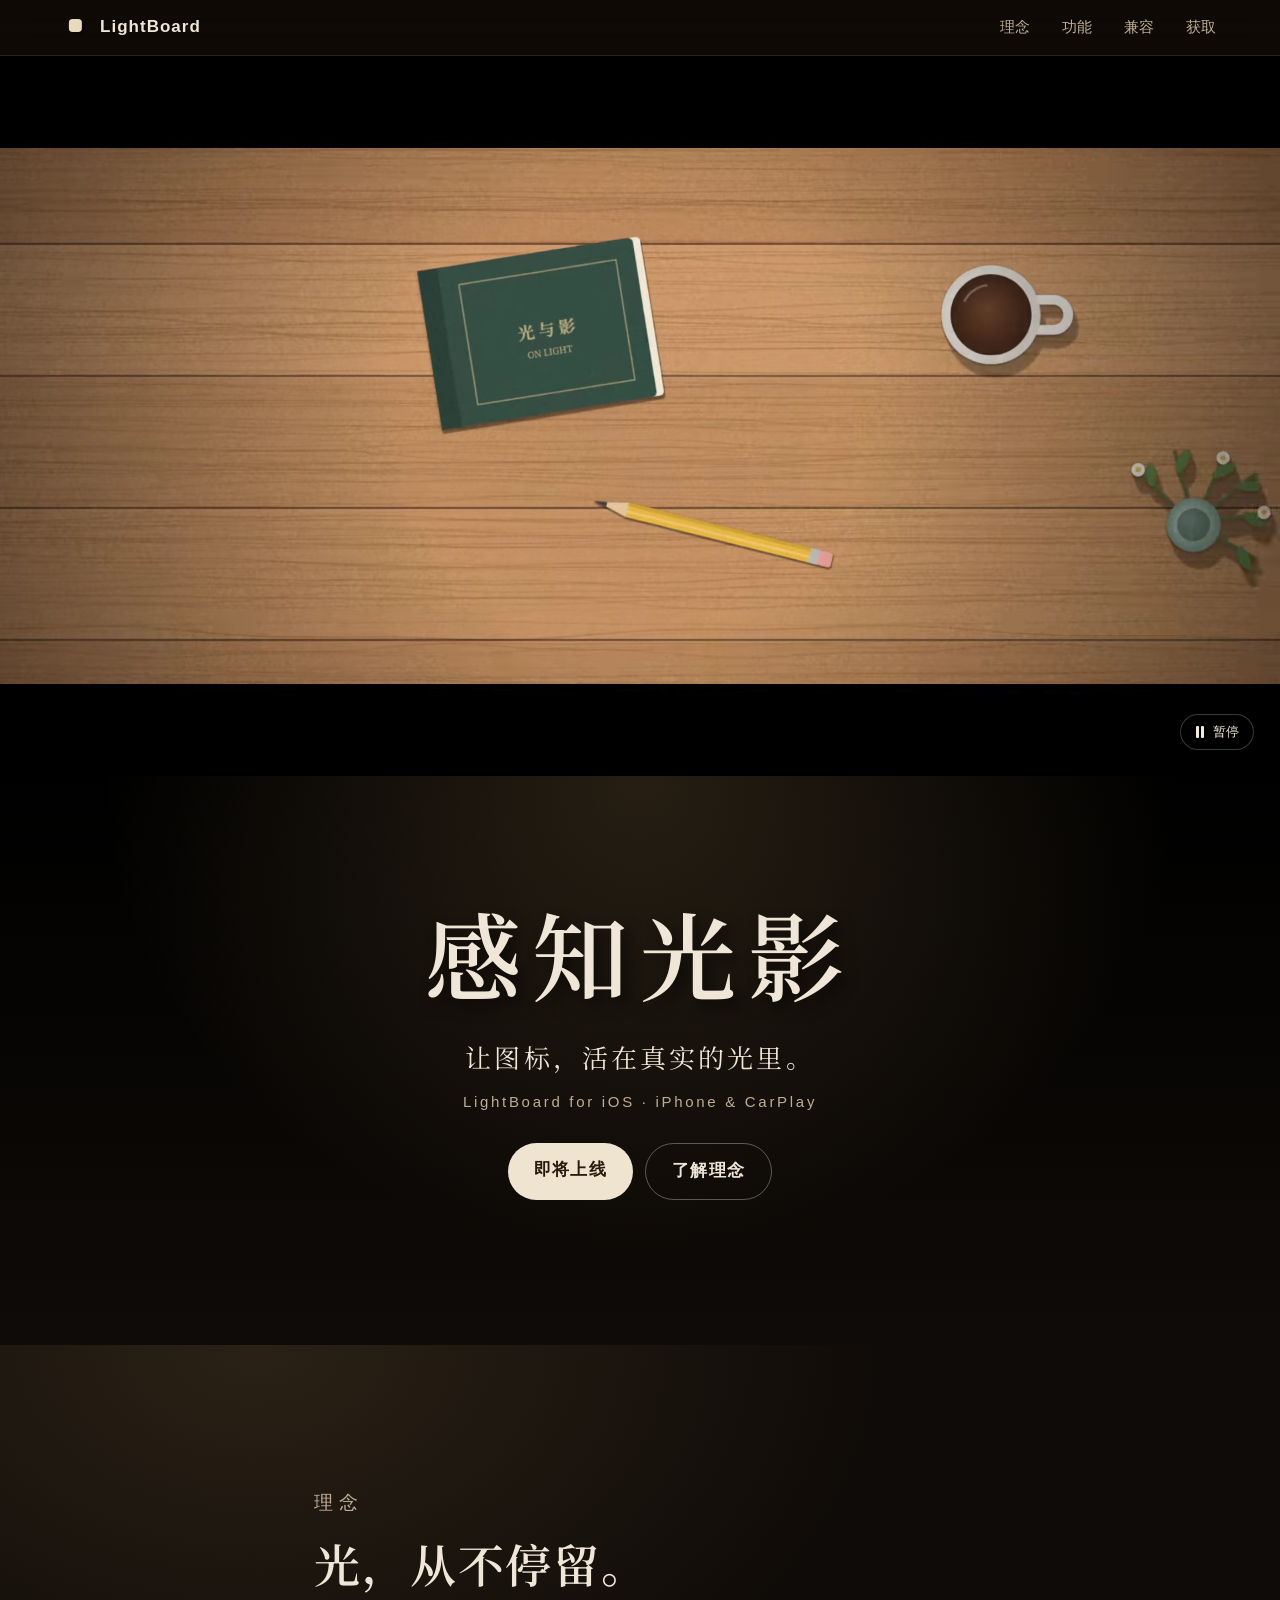
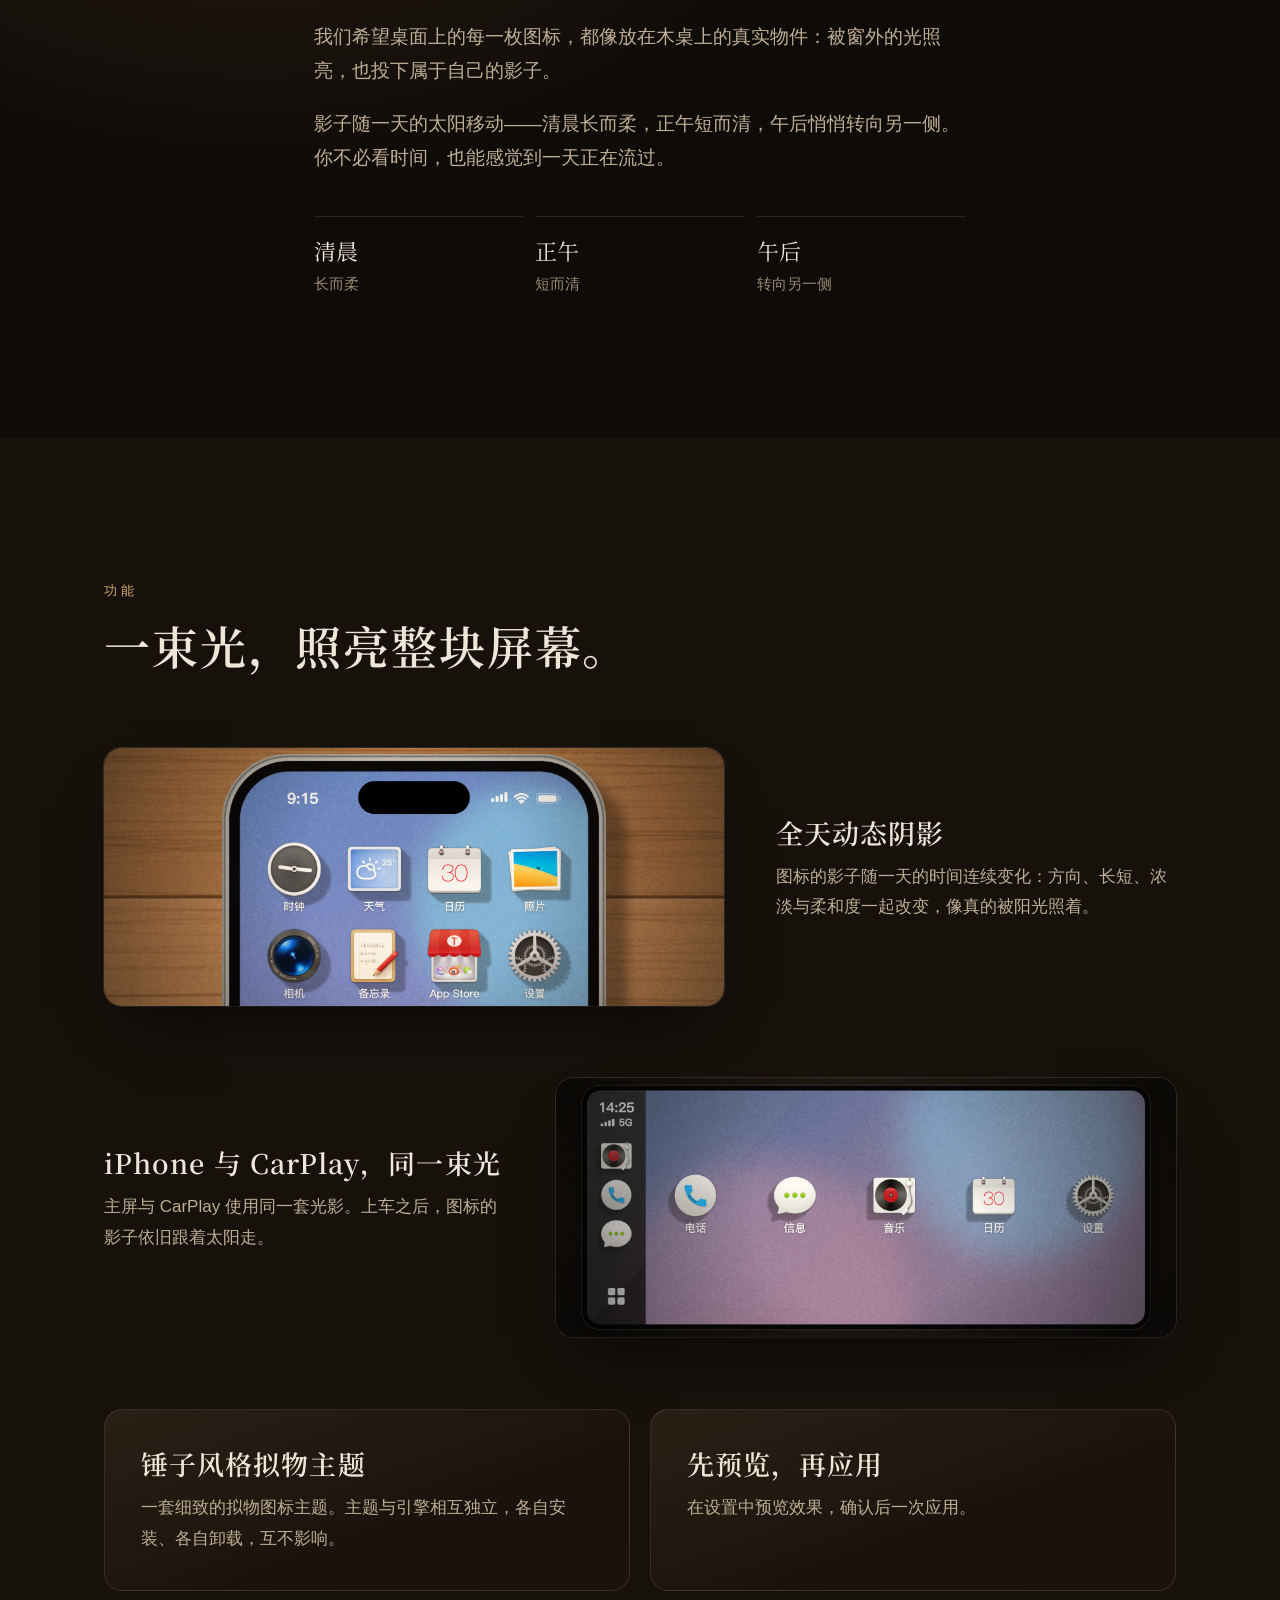
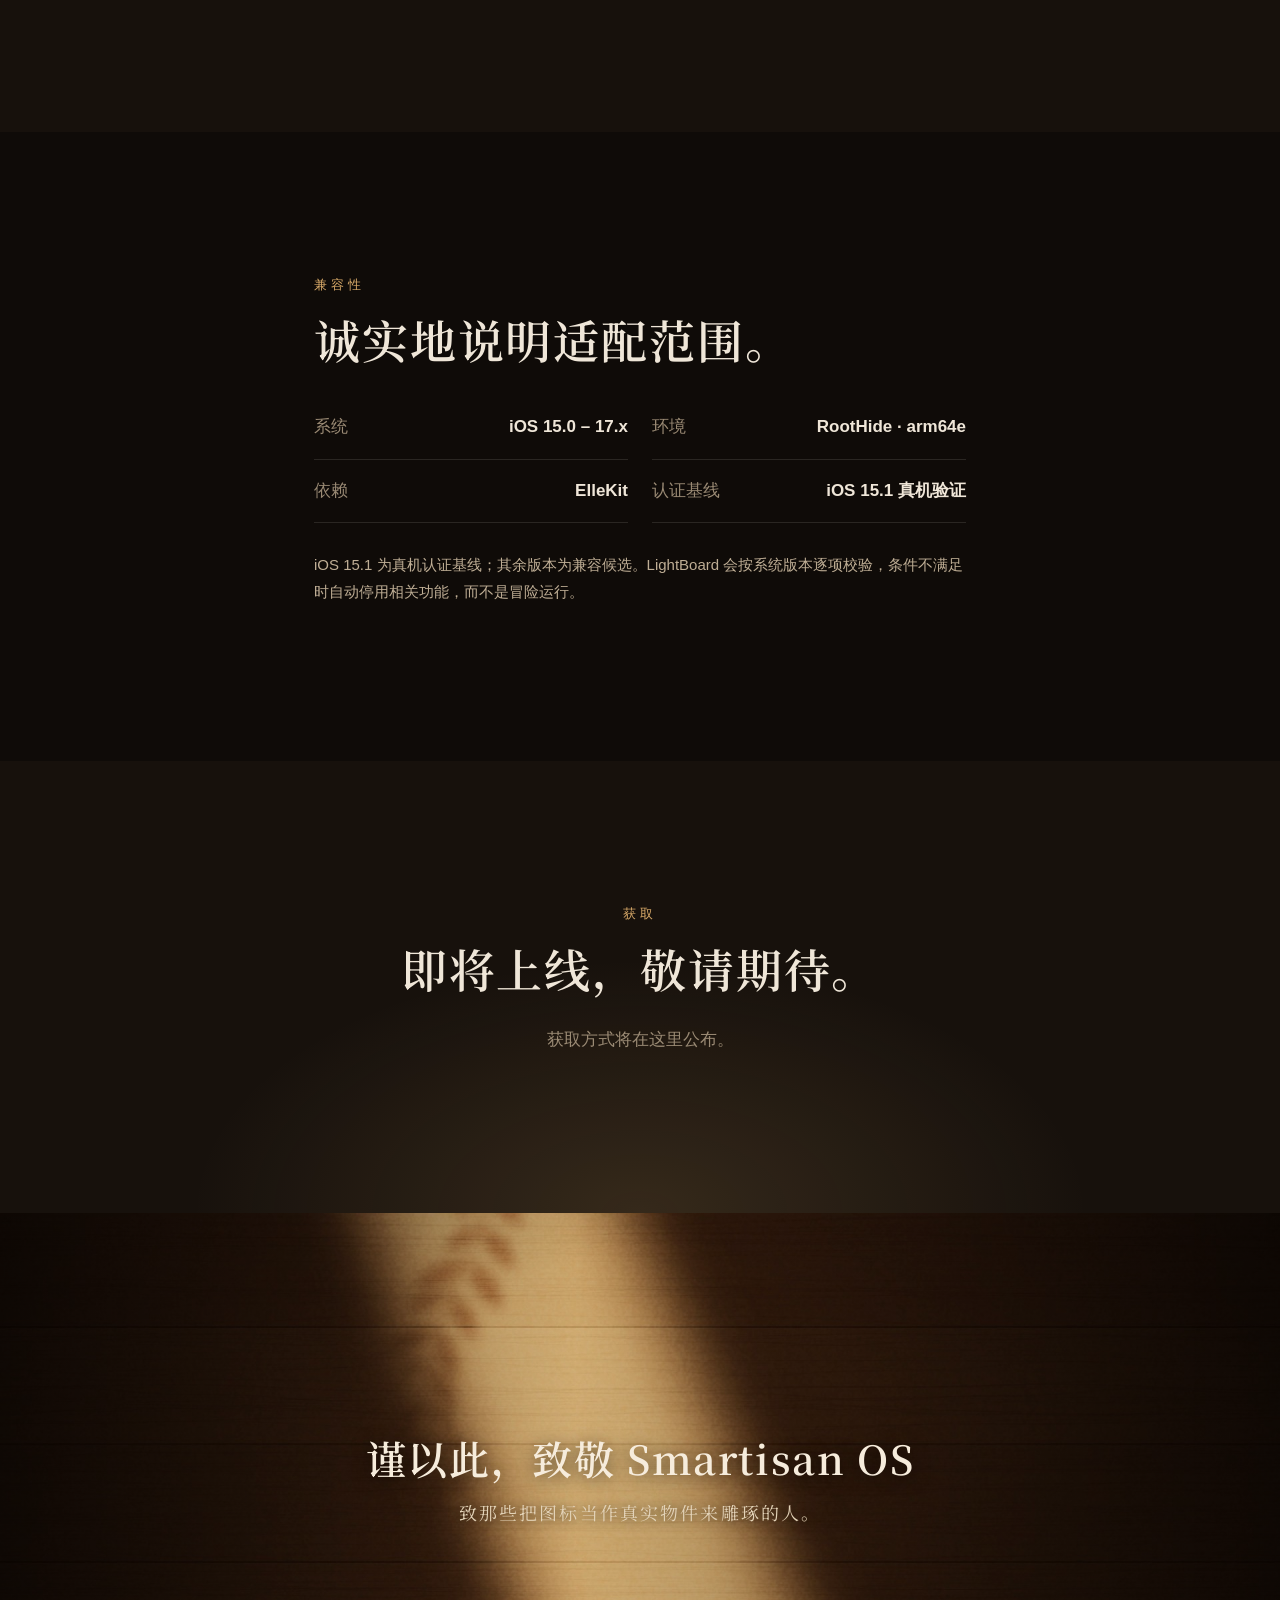
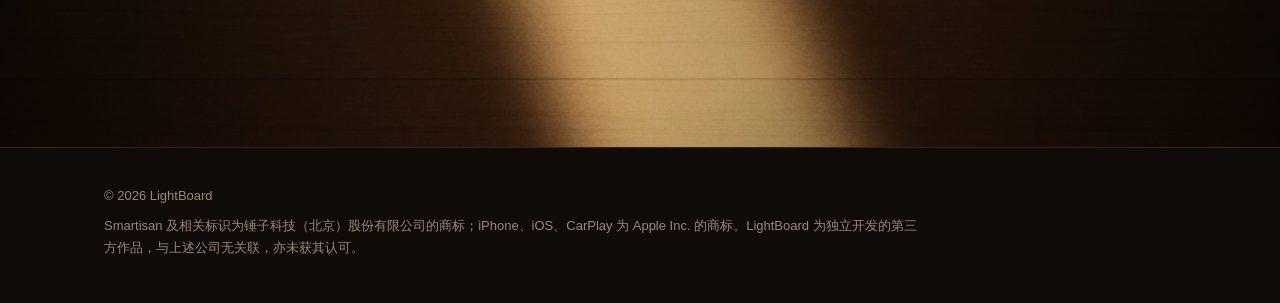
==== index.html @ 8f81fe7a "Initial LightBoard landing page Static promo site for tweak.smartisanios.com: pre-rendered hero vide" ====
<!doctype html>
<html lang="zh-CN">
<head>
<meta charset="utf-8">
<meta name="viewport" content="width=device-width, initial-scale=1, viewport-fit=cover">
<title>LightBoard · 感知光影</title>
<meta name="description" content="LightBoard 是面向 iOS 15–17 的图标主题与全天动态阴影引擎：图标的影子随一天的太阳移动，iPhone 主屏与 CarPlay 同一束光。">
<link rel="canonical" href="https://tweak.smartisanios.com/">
<meta name="theme-color" content="#0f0b08">
<meta name="color-scheme" content="dark">

<meta property="og:type" content="website">
<meta property="og:site_name" content="LightBoard">
<meta property="og:title" content="LightBoard · 感知光影">
<meta property="og:description" content="让图标，活在真实的光里。iPhone 与 CarPlay 的全天动态图标阴影。">
<meta property="og:url" content="https://tweak.smartisanios.com/">
<meta property="og:image" content="https://tweak.smartisanios.com/assets/poster.jpg">
<meta property="og:locale" content="zh_CN">
<meta name="twitter:card" content="summary_large_image">
<meta name="twitter:title" content="LightBoard · 感知光影">
<meta name="twitter:description" content="让图标，活在真实的光里。iPhone 与 CarPlay 的全天动态图标阴影。">
<meta name="twitter:image" content="https://tweak.smartisanios.com/assets/poster.jpg">

<link rel="icon" href="assets/favicon.svg" type="image/svg+xml">
<link rel="preconnect" href="https://fonts.googleapis.com">
<link rel="preconnect" href="https://fonts.gstatic.com" crossorigin>
<link rel="stylesheet" href="https://fonts.googleapis.com/css2?family=Noto+Serif+SC:wght@400;600;700&display=swap">
<link rel="stylesheet" href="assets/style.css">
</head>
<body>
<a class="skip" href="#main">跳到正文</a>

<header class="nav" aria-label="站点导航">
  <a class="brand" href="#top" aria-label="LightBoard 首页">
    <svg class="brand-mark" viewBox="0 0 32 32" aria-hidden="true"><rect x="9" y="11" width="16" height="16" rx="4.5" fill="#000" opacity=".28"/><rect x="6" y="6" width="16" height="16" rx="4.5" fill="#e9d9bd"/></svg>
    <span>LightBoard</span>
  </a>
  <nav>
    <ul>
      <li><a href="#idea">理念</a></li>
      <li><a href="#features">功能</a></li>
      <li><a href="#compat">兼容</a></li>
      <li><a href="#get">获取</a></li>
    </ul>
  </nav>
</header>

<main id="main">
  <section class="hero" id="top" aria-labelledby="hero-title">
    <div class="hero-media">
      <video id="hero-video" class="hero-video" autoplay muted loop playsinline preload="metadata"
             poster="assets/hero-poster.jpg" width="1920" height="1080"
             aria-label="宣传影片：一天之中，iPhone 与 CarPlay 图标的影子随阳光变化">
        <source src="assets/hero-1280.mp4" type="video/mp4" media="(max-width: 900px)">
        <source src="assets/hero.webm" type="video/webm">
        <source src="assets/hero.mp4" type="video/mp4">
      </video>
      <button class="play-toggle" id="play-toggle" type="button" aria-controls="hero-video" aria-pressed="false">
        <span class="play-icon" aria-hidden="true"></span><span class="play-label">暂停</span>
      </button>
    </div>
    <div class="hero-copy">
      <h1 id="hero-title">感知光影</h1>
      <p class="lead">让图标，活在真实的光里。</p>
      <p class="kicker">LightBoard for iOS · iPhone &amp; CarPlay</p>
      <p class="hero-cta"><a class="btn" href="#get">即将上线</a><a class="btn ghost" href="#idea">了解理念</a></p>
    </div>
  </section>

  <section class="idea" id="idea" aria-labelledby="idea-title">
    <div class="wrap narrow">
      <p class="eyebrow">理念</p>
      <h2 id="idea-title">光，从不停留。</h2>
      <p>我们希望桌面上的每一枚图标，都像放在木桌上的真实物件：被窗外的光照亮，也投下属于自己的影子。</p>
      <p>影子随一天的太阳移动——清晨长而柔，正午短而清，午后悄悄转向另一侧。你不必看时间，也能感觉到一天正在流过。</p>
      <ol class="day" aria-label="一天中的影子">
        <li><span class="day-t">清晨</span><span class="day-d">长而柔</span></li>
        <li><span class="day-t">正午</span><span class="day-d">短而清</span></li>
        <li><span class="day-t">午后</span><span class="day-d">转向另一侧</span></li>
      </ol>
    </div>
  </section>

  <section class="features" id="features" aria-labelledby="features-title">
    <div class="wrap">
      <p class="eyebrow">功能</p>
      <h2 id="features-title">一束光，照亮整块屏幕。</h2>

      <article class="feature">
        <figure class="feature-media">
          <img src="assets/still-phone.jpg" width="1920" height="800" loading="lazy" decoding="async"
               alt="iPhone 主屏特写：时钟、天气、日历、照片等拟物图标在木桌暖光下投出柔和的影子">
        </figure>
        <div class="feature-copy">
          <h3>全天动态阴影</h3>
          <p>图标的影子随一天的时间连续变化：方向、长短、浓淡与柔和度一起改变，像真的被阳光照着。</p>
        </div>
      </article>

      <article class="feature reverse">
        <figure class="feature-media">
          <img src="assets/still-carplay.jpg" width="1920" height="800" loading="lazy" decoding="async"
               alt="CarPlay 界面：电话、信息、音乐、日历、设置等图标带有与手机一致的影子">
        </figure>
        <div class="feature-copy">
          <h3>iPhone 与 CarPlay，同一束光</h3>
          <p>主屏与 CarPlay 使用同一套光影。上车之后，图标的影子依旧跟着太阳走。</p>
        </div>
      </article>

      <div class="grid2">
        <article class="card">
          <h3>锤子风格拟物主题</h3>
          <p>一套细致的拟物图标主题。主题与引擎相互独立，各自安装、各自卸载，互不影响。</p>
        </article>
        <article class="card">
          <h3>先预览，再应用</h3>
          <p>在设置中预览效果，确认后一次应用。</p>
        </article>
      </div>
    </div>
  </section>

  <section class="compat" id="compat" aria-labelledby="compat-title">
    <div class="wrap narrow">
      <p class="eyebrow">兼容性</p>
      <h2 id="compat-title">诚实地说明适配范围。</h2>
      <dl class="specs">
        <div><dt>系统</dt><dd>iOS 15.0 – 17.x</dd></div>
        <div><dt>环境</dt><dd>RootHide · arm64e</dd></div>
        <div><dt>依赖</dt><dd>ElleKit</dd></div>
        <div><dt>认证基线</dt><dd>iOS 15.1 真机验证</dd></div>
      </dl>
      <p class="note">iOS 15.1 为真机认证基线；其余版本为兼容候选。LightBoard 会按系统版本逐项校验，条件不满足时自动停用相关功能，而不是冒险运行。</p>
    </div>
  </section>

  <!-- ===== 获取方式占位区块：上线后替换为源地址 / 购买链接 ===== -->
  <section class="get" id="get" aria-labelledby="get-title">
    <div class="wrap narrow center">
      <p class="eyebrow">获取</p>
      <h2 id="get-title">即将上线，敬请期待。</h2>
      <p class="muted">获取方式将在这里公布。</p>
    </div>
  </section>
  <!-- ===== /获取方式占位区块 ===== -->

  <section class="tribute" aria-labelledby="tribute-title">
    <figure class="tribute-media">
      <img src="assets/still-light.jpg" width="1920" height="800" loading="lazy" decoding="async" alt="">
      <figcaption class="tribute-copy">
        <h2 id="tribute-title">谨以此，致敬 Smartisan OS</h2>
        <p>致那些把图标当作真实物件来雕琢的人。</p>
      </figcaption>
    </figure>
  </section>
</main>

<footer class="footer">
  <div class="wrap">
    <p>© 2026 LightBoard</p>
    <p class="legal">Smartisan 及相关标识为锤子科技（北京）股份有限公司的商标；iPhone、iOS、CarPlay 为 Apple Inc. 的商标。LightBoard 为独立开发的第三方作品，与上述公司无关联，亦未获其认可。</p>
  </div>
</footer>

<script>
(function () {
  var v = document.getElementById('hero-video');
  var btn = document.getElementById('play-toggle');
  if (!v || !btn) return;
  var label = btn.querySelector('.play-label');
  var reduce = window.matchMedia && window.matchMedia('(prefers-reduced-motion: reduce)').matches;

  // Pick the lighter file on narrow screens (for browsers that ignore <source media>).
  try {
    var small = window.matchMedia('(max-width: 900px)').matches;
    var want = small ? 'assets/hero-1280.mp4' : null;
    if (want && v.currentSrc && v.currentSrc.indexOf('hero-1280') === -1) { v.src = want; }
  } catch (e) {}

  function sync() {
    var paused = v.paused;
    btn.setAttribute('aria-pressed', paused ? 'true' : 'false');
    btn.classList.toggle('is-paused', paused);
    label.textContent = paused ? '播放' : '暂停';
  }
  if (reduce) {
    v.removeAttribute('autoplay');
    v.pause();
    btn.classList.add('prominent');
  }
  btn.addEventListener('click', function () {
    if (v.paused) { var p = v.play(); if (p && p.catch) p.catch(function () {}); }
    else { v.pause(); }
  });
  v.addEventListener('play', sync);
  v.addEventListener('pause', sync);
  // If no source can be loaded the poster stays visible; hide the control.
  var sources = v.querySelectorAll('source');
  if (sources.length) {
    sources[sources.length - 1].addEventListener('error', function () {
      if (v.networkState === 3) btn.hidden = true;
    });
  }
  sync();
})();
</script>
</body>
</html>
---- assets/style.css ----
:root {
  --bg: #0f0b08;
  --bg-2: #17110c;
  --paper: #efe4d0;
  --ink: #2a1a0e;
  --text: #efe6d8;
  --text-2: #bfae95;
  --muted: #9a8a74;
  --accent: #d6a868;
  --accent-2: #f0cf96;
  --line: rgba(239, 230, 216, .12);
  --radius: 18px;
  --serif: "Noto Serif SC", "Songti SC", "STSong", "Source Han Serif SC", serif;
  --sans: -apple-system, BlinkMacSystemFont, "PingFang SC", "Hiragino Sans GB", "Microsoft YaHei", "Helvetica Neue", Arial, sans-serif;
  --gutter: clamp(16px, 5vw, 64px);
}

*, *::before, *::after { box-sizing: border-box; }
html { scroll-behavior: smooth; -webkit-text-size-adjust: 100%; }
@media (prefers-reduced-motion: reduce) { html { scroll-behavior: auto; } }

body {
  margin: 0;
  background: var(--bg);
  color: var(--text);
  font-family: var(--sans);
  font-size: 17px;
  line-height: 1.8;
  overflow-x: hidden;
  -webkit-font-smoothing: antialiased;
}
img, video { display: block; max-width: 100%; height: auto; }
a { color: var(--accent-2); text-underline-offset: 3px; }
h1, h2, h3 { font-family: var(--serif); font-weight: 600; line-height: 1.3; margin: 0; letter-spacing: .04em; }
p { margin: 0 0 1em; }

.skip {
  position: absolute; left: 12px; top: -48px; z-index: 100;
  background: var(--paper); color: var(--ink); padding: 8px 14px; border-radius: 8px;
}
.skip:focus { top: 12px; }
:focus-visible { outline: 2px solid var(--accent-2); outline-offset: 3px; border-radius: 4px; }

.wrap { width: 100%; max-width: 1200px; margin: 0 auto; padding: 0 var(--gutter); }
.narrow { max-width: 780px; }
.center { text-align: center; }
.muted { color: var(--muted); }
.eyebrow {
  font-size: 13px; letter-spacing: .3em; color: var(--accent);
  margin-bottom: 14px; text-transform: uppercase;
}

/* Nav */
.nav {
  position: sticky; top: 0; z-index: 50;
  display: flex; align-items: center; justify-content: space-between; gap: 16px;
  padding: 12px var(--gutter);
  background: rgba(15, 11, 8, .72);
  -webkit-backdrop-filter: saturate(140%) blur(14px);
  backdrop-filter: saturate(140%) blur(14px);
  border-bottom: 1px solid var(--line);
}
.brand { display: inline-flex; align-items: center; gap: 10px; color: var(--text); text-decoration: none; font-weight: 600; letter-spacing: .06em; }
.brand-mark { width: 26px; height: 26px; }
.nav ul { display: flex; gap: clamp(12px, 3vw, 32px); list-style: none; margin: 0; padding: 0; }
.nav a:not(.brand) { color: var(--text-2); text-decoration: none; font-size: 15px; }
.nav a:not(.brand):hover { color: var(--text); }

/* Hero */
.hero { background: #000; }
.hero-media { position: relative; width: 100%; max-height: 100svh; aspect-ratio: 16 / 9; background: #000; margin: 0 auto; }
.hero-video { width: 100%; height: 100%; object-fit: contain; background: #000; }
.play-toggle {
  position: absolute; right: clamp(12px, 2vw, 28px); bottom: clamp(12px, 2vw, 28px);
  display: inline-flex; align-items: center; gap: 8px;
  padding: 8px 14px; border-radius: 999px; border: 1px solid rgba(255,255,255,.22);
  background: rgba(0,0,0,.45); color: #f3ead9; font: 500 13px var(--sans); cursor: pointer;
  -webkit-backdrop-filter: blur(8px); backdrop-filter: blur(8px);
}
.play-toggle:hover { background: rgba(0,0,0,.65); }
.play-icon { width: 10px; height: 12px; position: relative; }
.play-icon::before, .play-icon::after { content: ""; position: absolute; top: 0; width: 3px; height: 12px; background: currentColor; border-radius: 1px; }
.play-icon::before { left: 1px; } .play-icon::after { right: 1px; }
.is-paused .play-icon::before { left: 1px; width: 0; height: 0; background: none; border-style: solid; border-width: 6px 0 6px 10px; border-color: transparent transparent transparent currentColor; border-radius: 0; }
.is-paused .play-icon::after { display: none; }
.play-toggle.prominent { right: 50%; bottom: 50%; transform: translate(50%, 50%); padding: 14px 22px; font-size: 16px; }

.hero-copy {
  text-align: center;
  padding: clamp(56px, 9vw, 120px) var(--gutter) clamp(64px, 10vw, 128px);
  background:
    radial-gradient(60% 120% at 50% 0%, rgba(214,168,104,.18), transparent 70%),
    linear-gradient(#000, var(--bg));
}
.hero-copy h1 { font-size: clamp(44px, 8vw, 96px); letter-spacing: .12em; text-shadow: 0.06em 0.08em 0.14em rgba(0,0,0,.55); }
.lead { font-family: var(--serif); font-size: clamp(18px, 2.4vw, 26px); color: var(--text); margin: 18px 0 8px; letter-spacing: .12em; }
.kicker { color: var(--text-2); letter-spacing: .18em; font-size: clamp(13px, 1.5vw, 15px); }
.hero-cta { display: flex; gap: 12px; justify-content: center; flex-wrap: wrap; margin-top: 28px; }
.btn {
  display: inline-block; padding: 12px 26px; border-radius: 999px; text-decoration: none;
  background: var(--paper); color: var(--ink); font-weight: 600; letter-spacing: .08em;
}
.btn:hover { background: #fff3dd; }
.btn.ghost { background: transparent; color: var(--text); border: 1px solid rgba(239,230,216,.35); }
.btn.ghost:hover { border-color: var(--text); }

/* Sections */
section { position: relative; }
.idea, .features, .compat, .get, .tribute { padding: clamp(72px, 11vw, 150px) 0; }
h2 { font-size: clamp(28px, 4.2vw, 46px); margin-bottom: 26px; }
h3 { font-size: clamp(21px, 2.4vw, 27px); margin-bottom: 12px; }

.idea {
  background:
    radial-gradient(70% 90% at 20% 0%, rgba(214,168,104,.14), transparent 70%),
    var(--bg);
}
.idea p { color: var(--text-2); font-size: clamp(16px, 1.8vw, 19px); }
.day { list-style: none; padding: 0; margin: 40px 0 0; display: grid; grid-template-columns: repeat(3, 1fr); gap: 12px; }
.day li { border-top: 1px solid var(--line); padding-top: 14px; display: flex; flex-direction: column; }
.day-t { font-family: var(--serif); font-size: clamp(18px, 2vw, 22px); color: var(--text); }
.day-d { color: var(--muted); font-size: 15px; }

.features { background: var(--bg-2); }
.feature { display: grid; grid-template-columns: 1.55fr 1fr; gap: clamp(24px, 4vw, 56px); align-items: center; margin-top: clamp(40px, 6vw, 72px); }
.feature.reverse { grid-template-columns: 1fr 1.55fr; }
.feature.reverse .feature-media { order: 2; }
.feature-media { margin: 0; border-radius: var(--radius); overflow: hidden; box-shadow: 0 30px 60px -30px rgba(0,0,0,.8), 0 0 0 1px var(--line); background: #000; }
.feature-media img { width: 100%; aspect-ratio: 12 / 5; object-fit: cover; }
.feature-copy p { color: var(--text-2); }

.grid2 { display: grid; grid-template-columns: 1fr 1fr; gap: 20px; margin-top: clamp(40px, 6vw, 72px); }
.card {
  padding: clamp(24px, 3vw, 36px); border-radius: var(--radius);
  background: linear-gradient(160deg, rgba(214,168,104,.10), rgba(214,168,104,.02) 60%);
  border: 1px solid var(--line);
}
.card p { color: var(--text-2); margin: 0; }

.compat { background: var(--bg); }
.specs { margin: 0 0 28px; display: grid; grid-template-columns: repeat(2, 1fr); gap: 0 24px; }
.specs div { display: flex; justify-content: space-between; gap: 16px; padding: 16px 0; border-bottom: 1px solid var(--line); }
.specs dt { color: var(--muted); }
.specs dd { margin: 0; color: var(--text); font-weight: 600; text-align: right; }
.note { color: var(--text-2); font-size: 15px; }

.get {
  background:
    radial-gradient(50% 80% at 50% 100%, rgba(214,168,104,.16), transparent 70%),
    var(--bg-2);
}

.tribute { background: #000; padding: 0; }
.tribute-media { margin: 0; position: relative; }
.tribute-media img { width: 100%; min-height: 320px; aspect-ratio: 12 / 5; object-fit: cover; }
.tribute-copy {
  position: absolute; inset: 0; display: flex; flex-direction: column; justify-content: center; align-items: center;
  text-align: center; padding: 24px var(--gutter);
  background: linear-gradient(90deg, rgba(0,0,0,.55), rgba(0,0,0,.15) 45%, rgba(0,0,0,.55));
}
.tribute-copy h2 { font-size: clamp(22px, 3.4vw, 40px); margin-bottom: 12px; color: #f6ecdc; text-shadow: 0 2px 18px rgba(0,0,0,.6); }
.tribute-copy p { margin: 0; color: #e3d3b8; font-family: var(--serif); letter-spacing: .12em; font-size: clamp(14px, 1.6vw, 18px); text-shadow: 0 1px 12px rgba(0,0,0,.7); }

.footer { border-top: 1px solid var(--line); padding: 36px 0 calc(36px + env(safe-area-inset-bottom)); color: var(--muted); font-size: 13px; background: var(--bg); }
.footer p { margin: 0 0 8px; }
.legal { max-width: 820px; line-height: 1.7; }

@media (max-width: 820px) {
  .feature, .feature.reverse { grid-template-columns: 1fr; }
  .feature.reverse .feature-media { order: 0; }
  .grid2 { grid-template-columns: 1fr; }
  .specs { grid-template-columns: 1fr; }
}
@media (max-width: 480px) {
  body { font-size: 16px; }
  .nav ul { gap: 14px; }
  .nav a:not(.brand) { font-size: 14px; }
  .brand span { display: none; }
  .day { grid-template-columns: 1fr; }
  .play-toggle { padding: 6px 12px; font-size: 12px; }
}
@media (min-width: 2200px) {
  body { font-size: 19px; }
  .wrap { max-width: 1480px; }
  .narrow { max-width: 960px; }
}
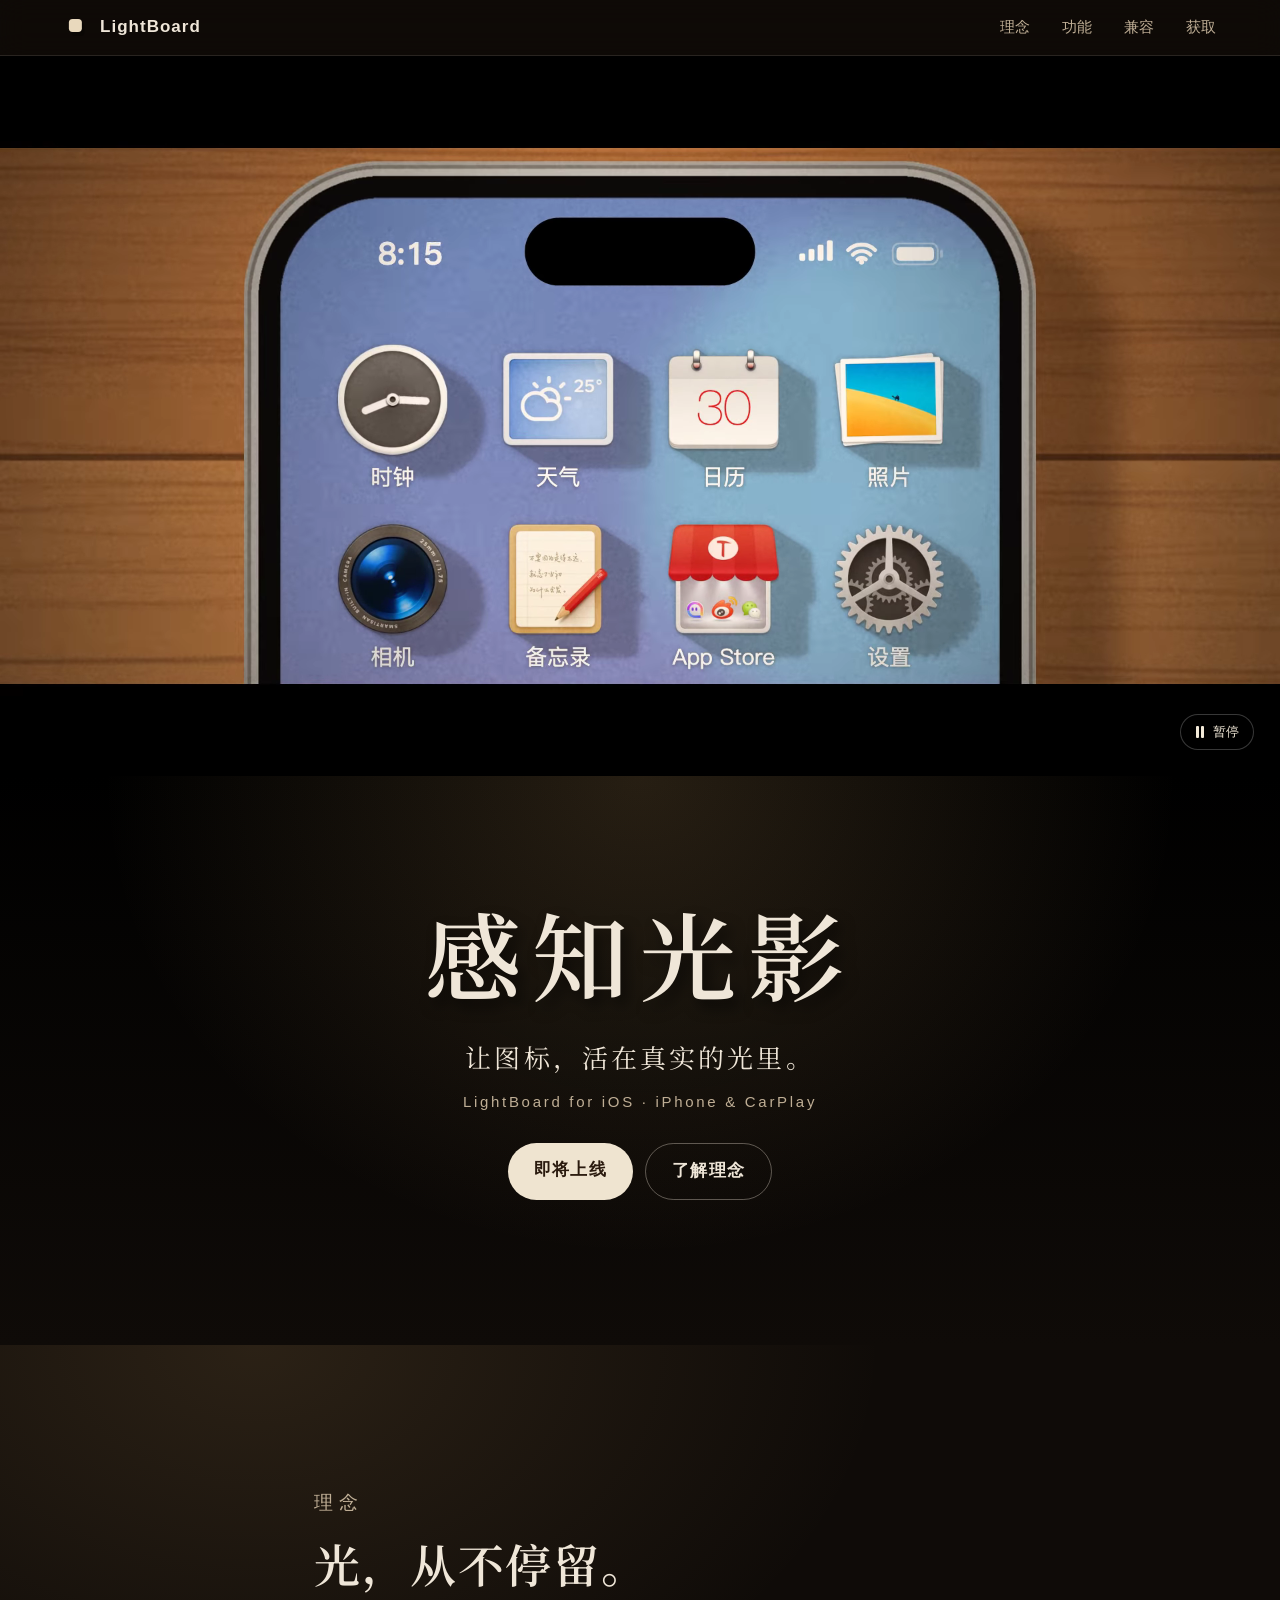
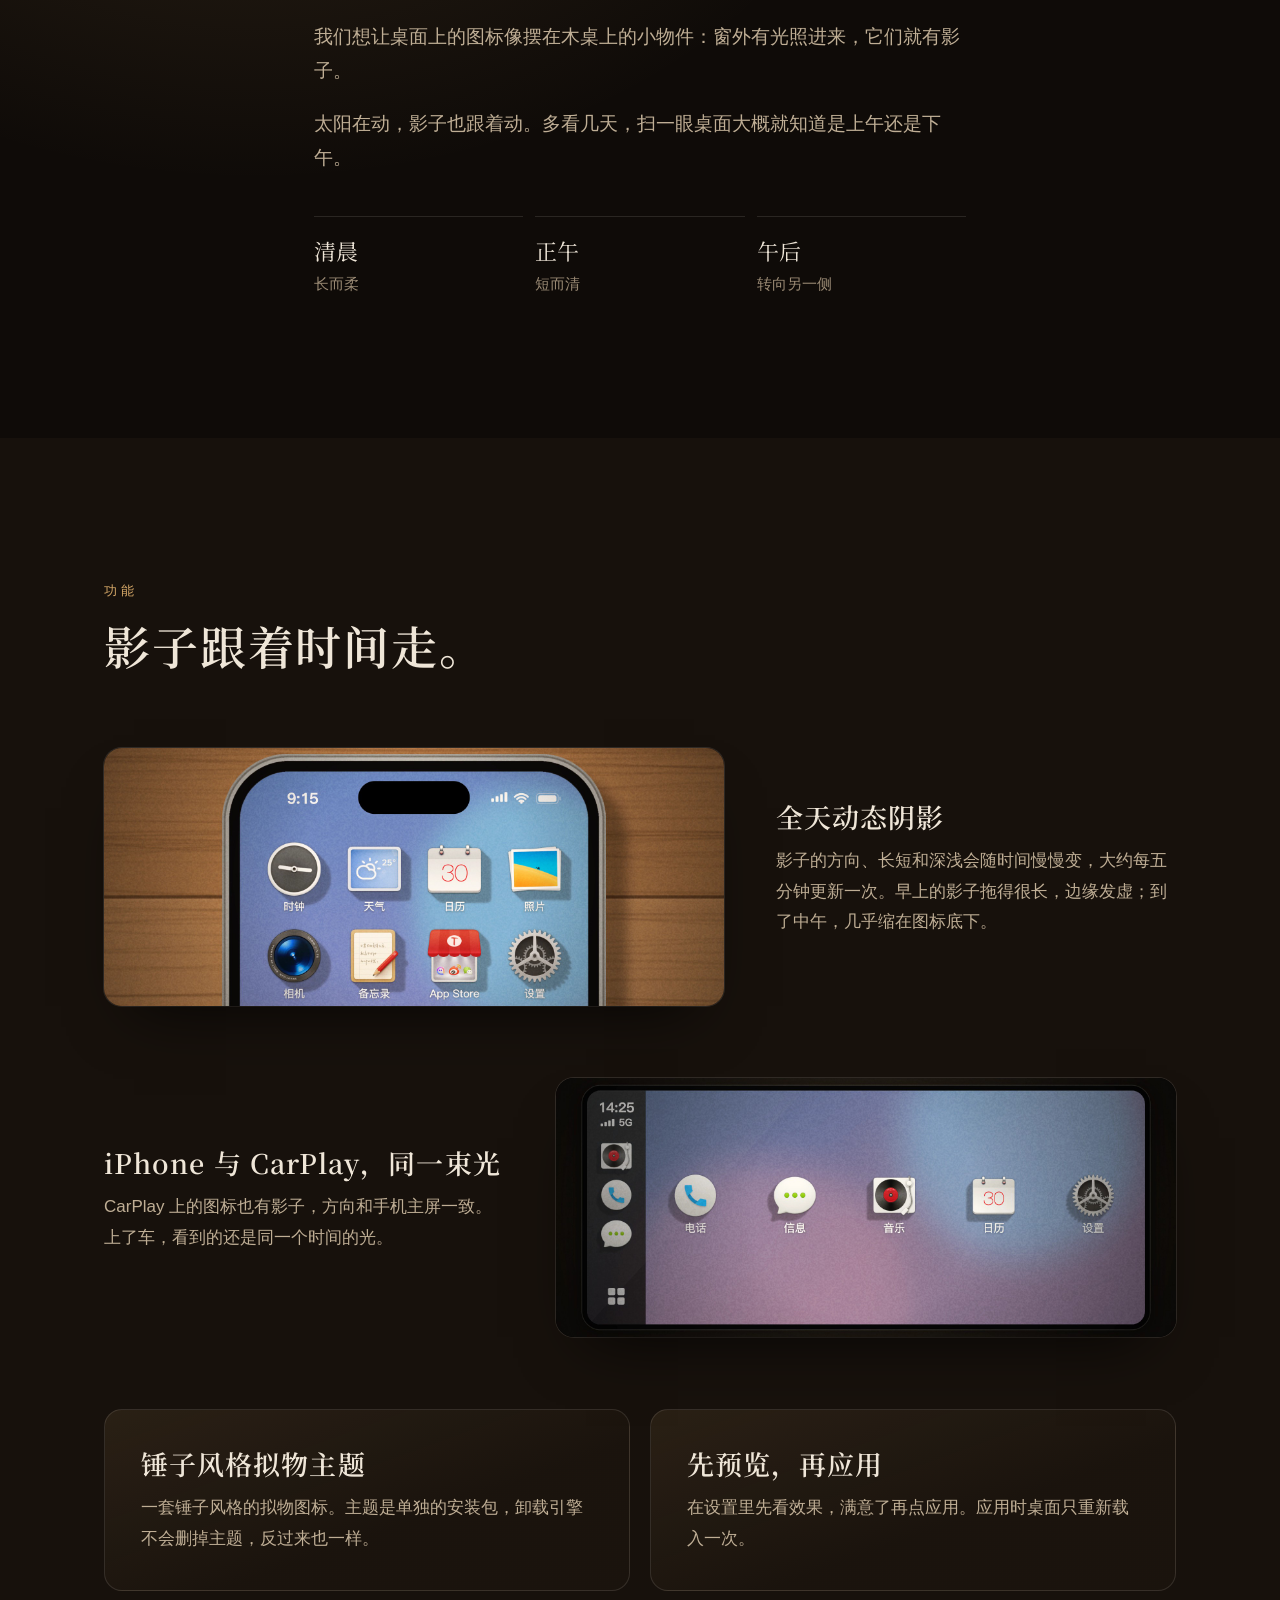
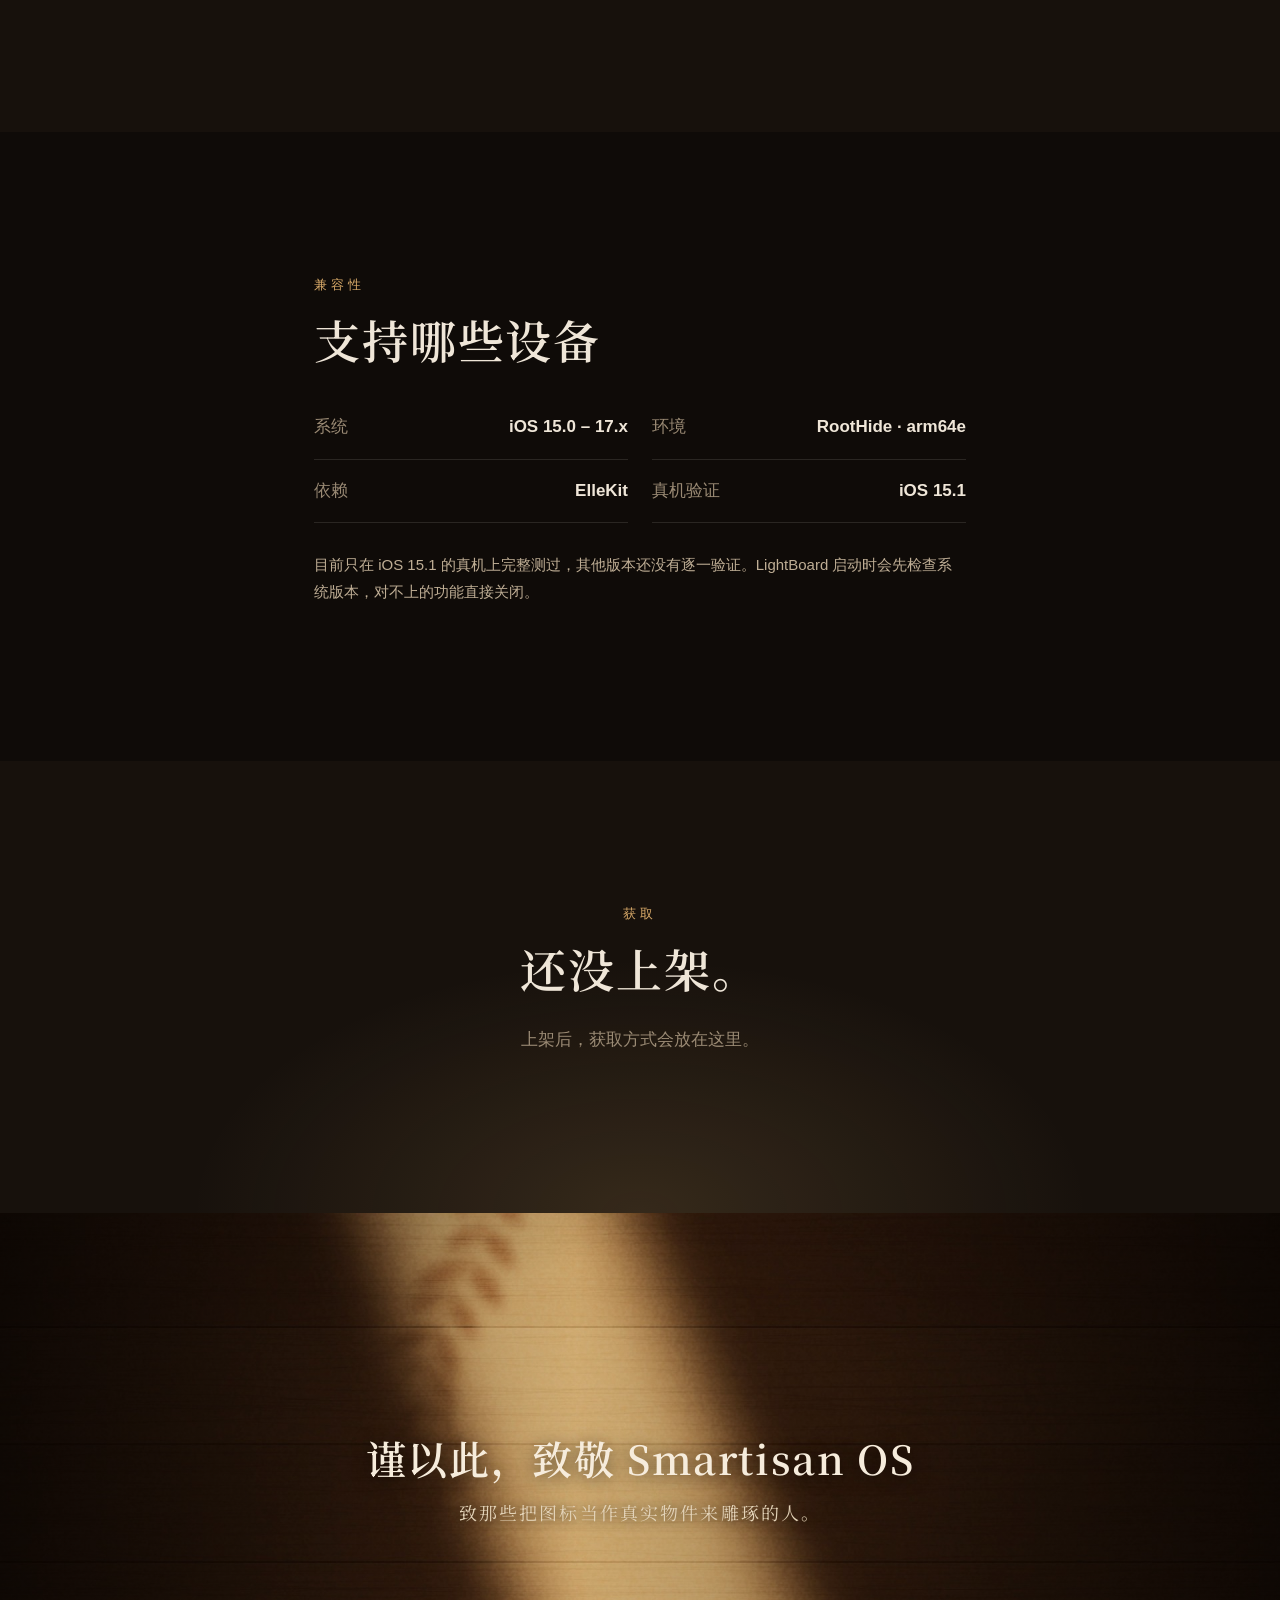
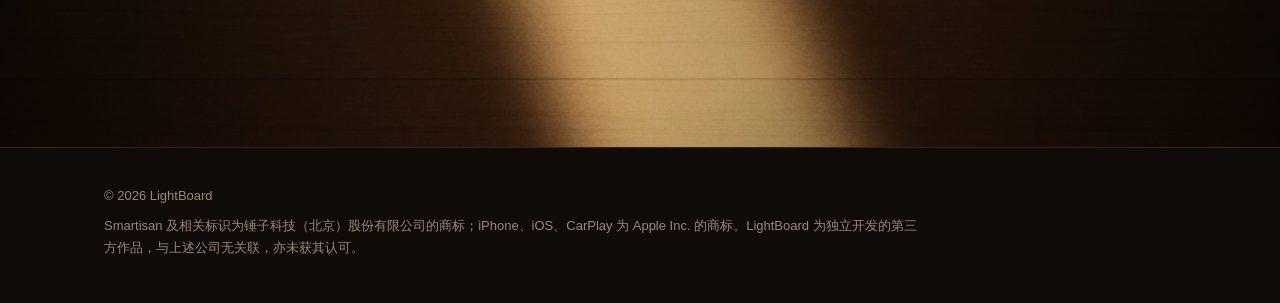
==== commit 3de8c6b6: "Rewrite landing copy in plainer language Co-Authored-By: Claude Opus 5.5 <noreply@anthropic.com>" ====
--- a/index.html
+++ b/index.html
@@ -71,8 +71,8 @@
     <div class="wrap narrow">
       <p class="eyebrow">理念</p>
       <h2 id="idea-title">光，从不停留。</h2>
-      <p>我们希望桌面上的每一枚图标，都像放在木桌上的真实物件：被窗外的光照亮，也投下属于自己的影子。</p>
-      <p>影子随一天的太阳移动——清晨长而柔，正午短而清，午后悄悄转向另一侧。你不必看时间，也能感觉到一天正在流过。</p>
+      <p>我们想让桌面上的图标像摆在木桌上的小物件：窗外有光照进来，它们就有影子。</p>
+      <p>太阳在动，影子也跟着动。多看几天，扫一眼桌面大概就知道是上午还是下午。</p>
       <ol class="day" aria-label="一天中的影子">
         <li><span class="day-t">清晨</span><span class="day-d">长而柔</span></li>
         <li><span class="day-t">正午</span><span class="day-d">短而清</span></li>
@@ -84,7 +84,7 @@
   <section class="features" id="features" aria-labelledby="features-title">
     <div class="wrap">
       <p class="eyebrow">功能</p>
-      <h2 id="features-title">一束光，照亮整块屏幕。</h2>
+      <h2 id="features-title">影子跟着时间走。</h2>
 
       <article class="feature">
         <figure class="feature-media">
@@ -93,7 +93,7 @@
         </figure>
         <div class="feature-copy">
           <h3>全天动态阴影</h3>
-          <p>图标的影子随一天的时间连续变化：方向、长短、浓淡与柔和度一起改变，像真的被阳光照着。</p>
+          <p>影子的方向、长短和深浅会随时间慢慢变，大约每五分钟更新一次。早上的影子拖得很长，边缘发虚；到了中午，几乎缩在图标底下。</p>
         </div>
       </article>
 
@@ -104,18 +104,18 @@
         </figure>
         <div class="feature-copy">
           <h3>iPhone 与 CarPlay，同一束光</h3>
-          <p>主屏与 CarPlay 使用同一套光影。上车之后，图标的影子依旧跟着太阳走。</p>
+          <p>CarPlay 上的图标也有影子，方向和手机主屏一致。上了车，看到的还是同一个时间的光。</p>
         </div>
       </article>
 
       <div class="grid2">
         <article class="card">
           <h3>锤子风格拟物主题</h3>
-          <p>一套细致的拟物图标主题。主题与引擎相互独立，各自安装、各自卸载，互不影响。</p>
+          <p>一套锤子风格的拟物图标。主题是单独的安装包，卸载引擎不会删掉主题，反过来也一样。</p>
         </article>
         <article class="card">
           <h3>先预览，再应用</h3>
-          <p>在设置中预览效果，确认后一次应用。</p>
+          <p>在设置里先看效果，满意了再点应用。应用时桌面只重新载入一次。</p>
         </article>
       </div>
     </div>
@@ -124,14 +124,14 @@
   <section class="compat" id="compat" aria-labelledby="compat-title">
     <div class="wrap narrow">
       <p class="eyebrow">兼容性</p>
-      <h2 id="compat-title">诚实地说明适配范围。</h2>
+      <h2 id="compat-title">支持哪些设备</h2>
       <dl class="specs">
         <div><dt>系统</dt><dd>iOS 15.0 – 17.x</dd></div>
         <div><dt>环境</dt><dd>RootHide · arm64e</dd></div>
         <div><dt>依赖</dt><dd>ElleKit</dd></div>
-        <div><dt>认证基线</dt><dd>iOS 15.1 真机验证</dd></div>
+        <div><dt>真机验证</dt><dd>iOS 15.1</dd></div>
       </dl>
-      <p class="note">iOS 15.1 为真机认证基线；其余版本为兼容候选。LightBoard 会按系统版本逐项校验，条件不满足时自动停用相关功能，而不是冒险运行。</p>
+      <p class="note">目前只在 iOS 15.1 的真机上完整测过，其他版本还没有逐一验证。LightBoard 启动时会先检查系统版本，对不上的功能直接关闭。</p>
     </div>
   </section>
 
@@ -139,8 +139,8 @@
   <section class="get" id="get" aria-labelledby="get-title">
     <div class="wrap narrow center">
       <p class="eyebrow">获取</p>
-      <h2 id="get-title">即将上线，敬请期待。</h2>
-      <p class="muted">获取方式将在这里公布。</p>
+      <h2 id="get-title">还没上架。</h2>
+      <p class="muted">上架后，获取方式会放在这里。</p>
     </div>
   </section>
   <!-- ===== /获取方式占位区块 ===== -->
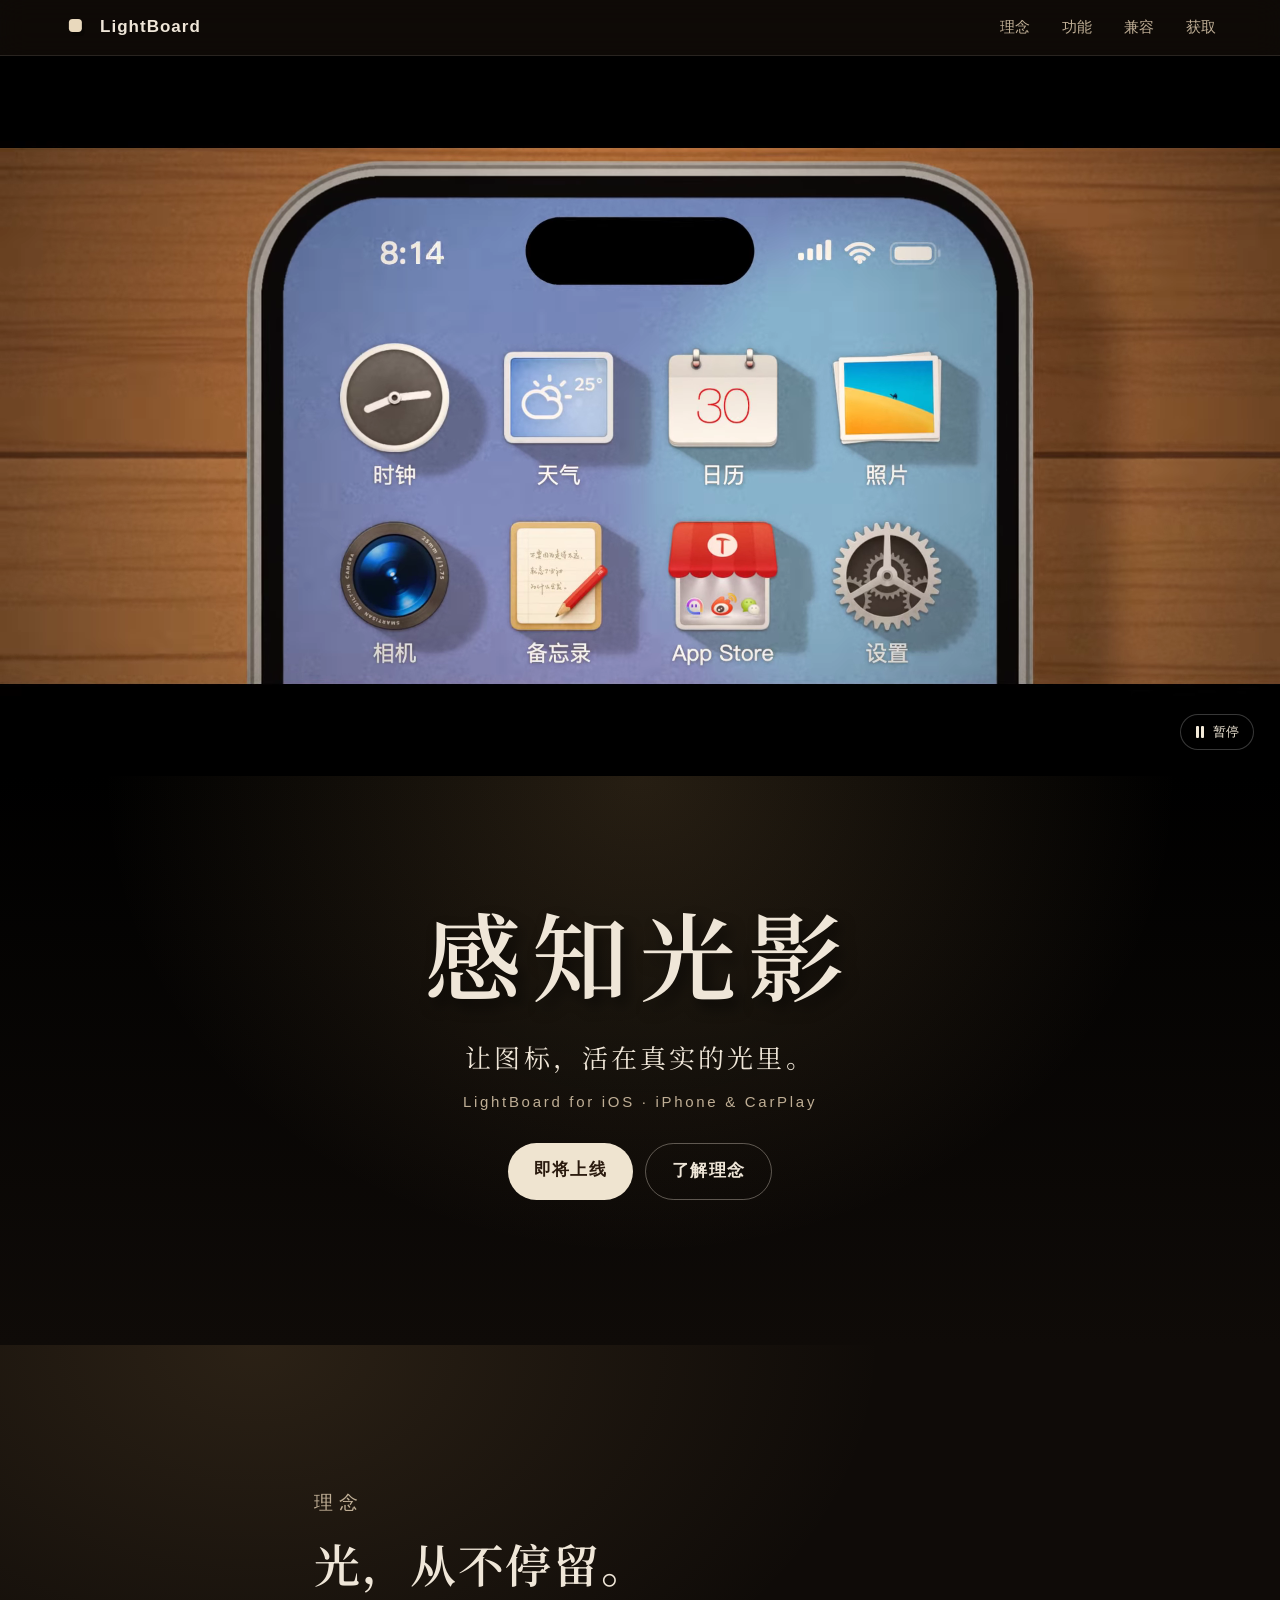
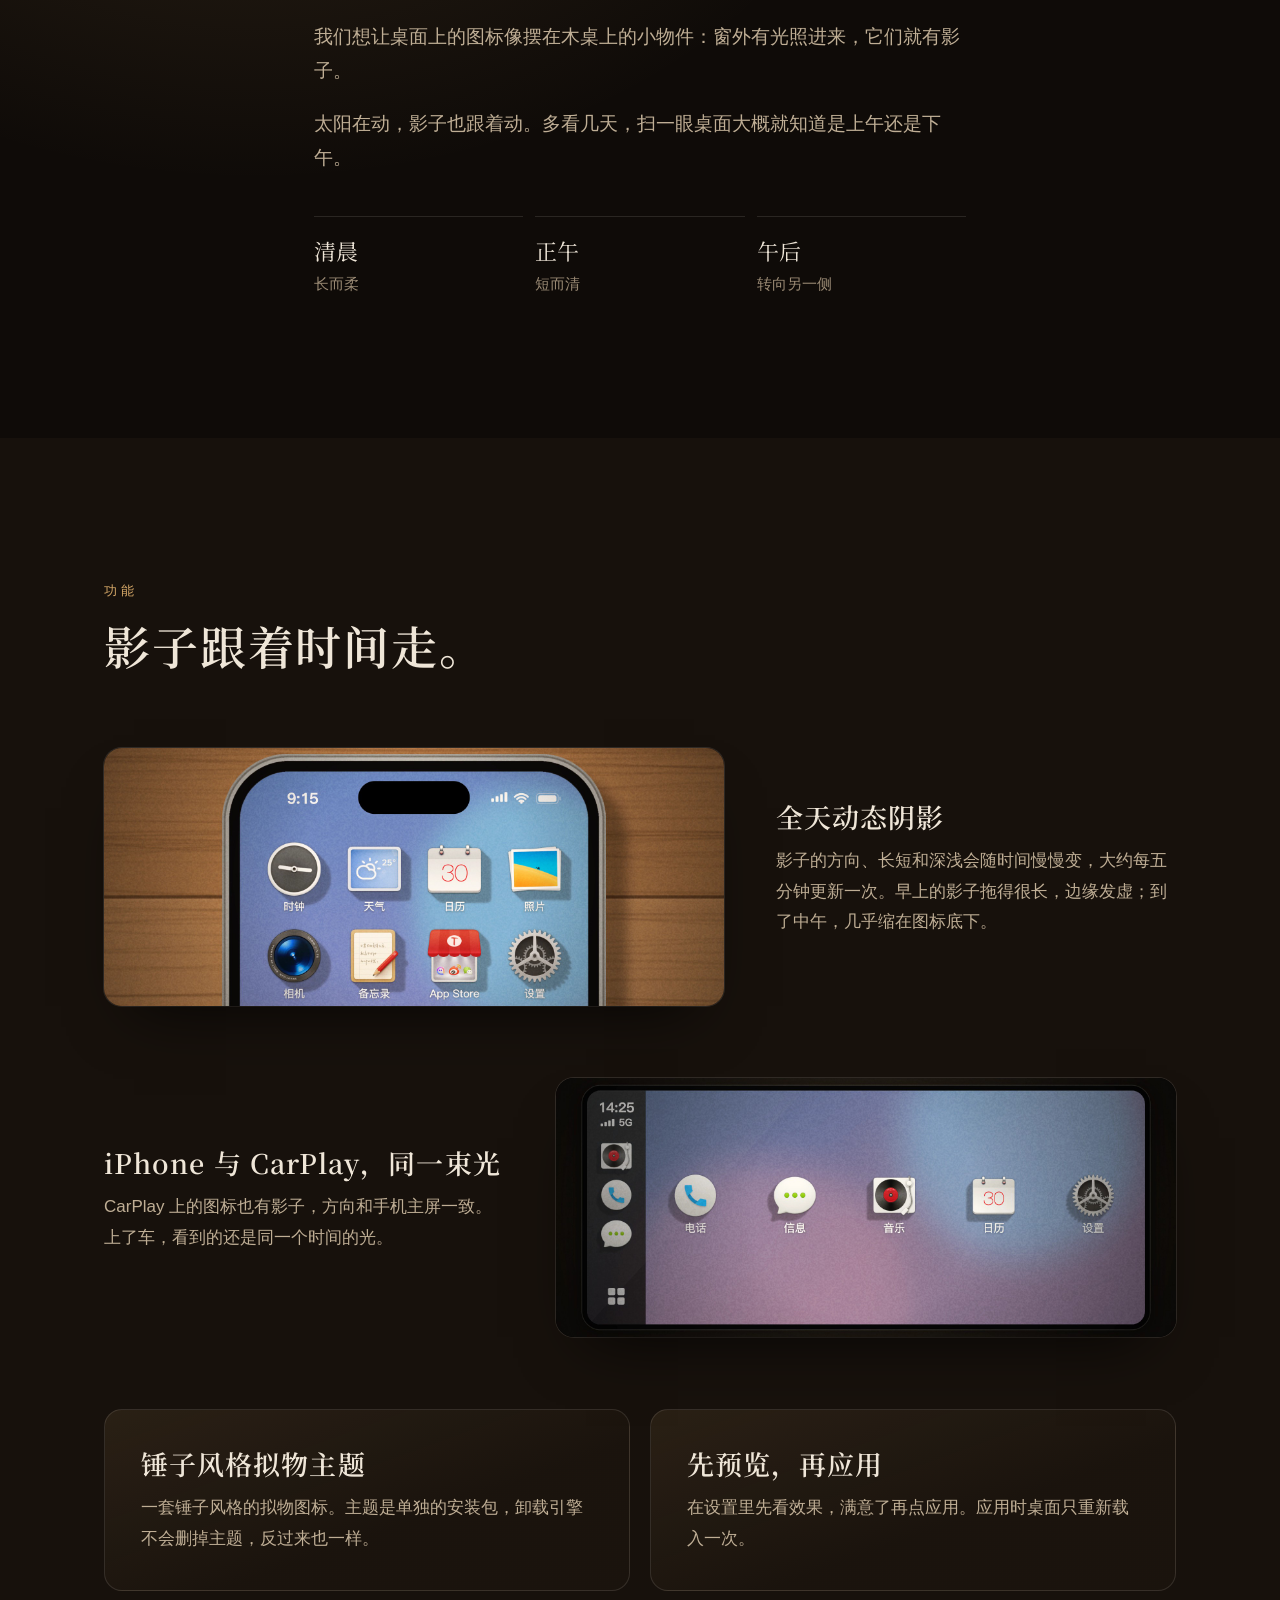
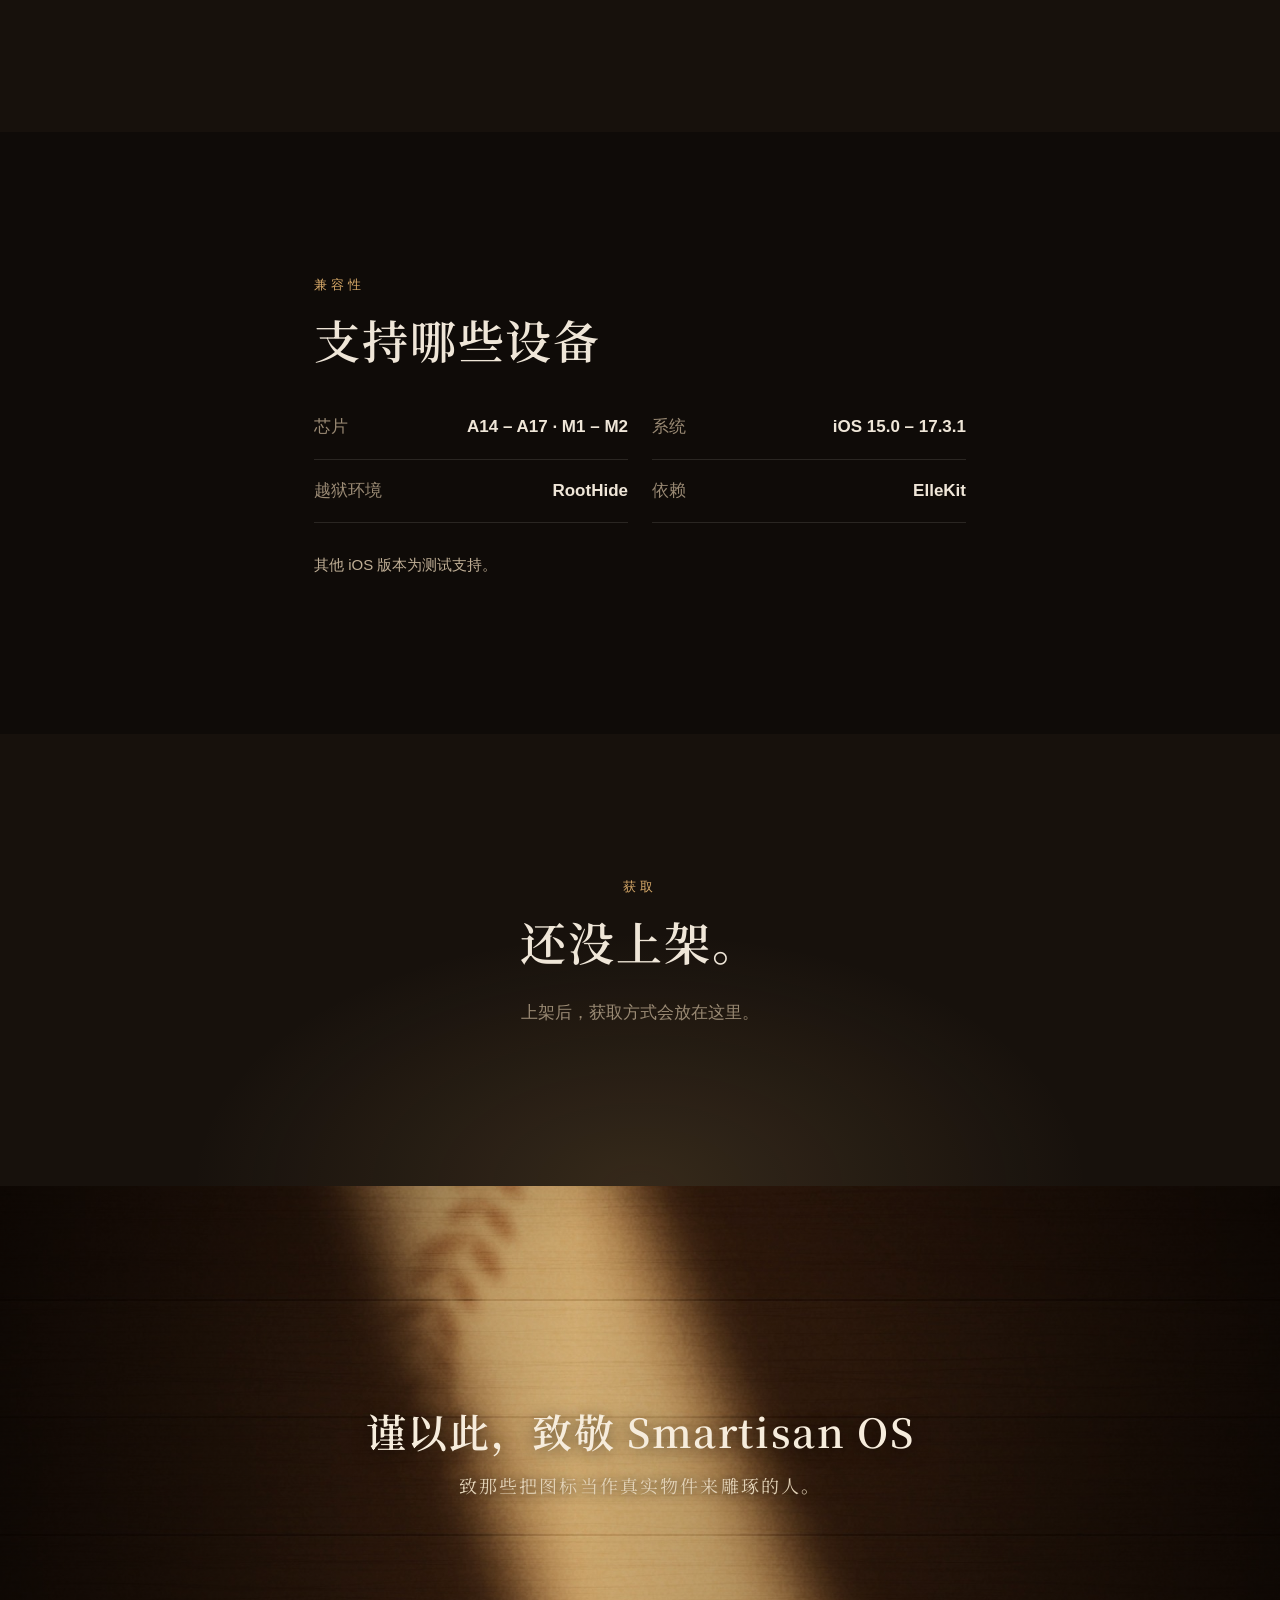
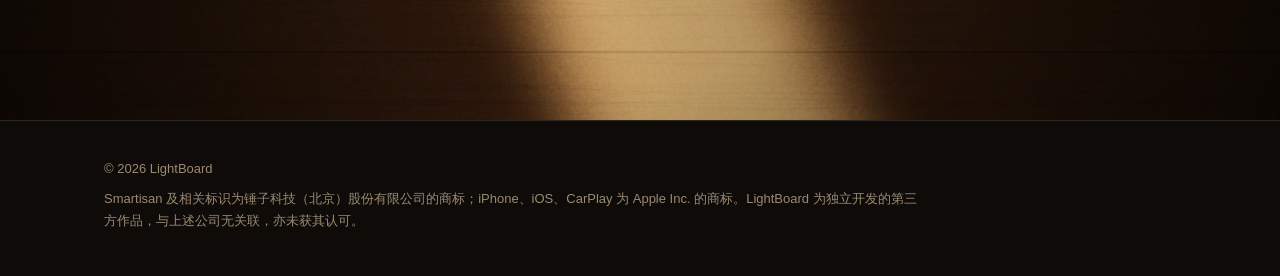
==== commit dfa0bc18: "Update compatibility section Co-Authored-By: Claude Opus 5.5 <noreply@anthropic.com>" ====
--- a/index.html
+++ b/index.html
@@ -126,12 +126,12 @@
       <p class="eyebrow">兼容性</p>
       <h2 id="compat-title">支持哪些设备</h2>
       <dl class="specs">
-        <div><dt>系统</dt><dd>iOS 15.0 – 17.x</dd></div>
-        <div><dt>环境</dt><dd>RootHide · arm64e</dd></div>
+        <div><dt>芯片</dt><dd>A14 – A17 · M1 – M2</dd></div>
+        <div><dt>系统</dt><dd>iOS 15.0 – 17.3.1</dd></div>
+        <div><dt>越狱环境</dt><dd>RootHide</dd></div>
         <div><dt>依赖</dt><dd>ElleKit</dd></div>
-        <div><dt>真机验证</dt><dd>iOS 15.1</dd></div>
       </dl>
-      <p class="note">目前只在 iOS 15.1 的真机上完整测过，其他版本还没有逐一验证。LightBoard 启动时会先检查系统版本，对不上的功能直接关闭。</p>
+      <p class="note">其他 iOS 版本为测试支持。</p>
     </div>
   </section>
 
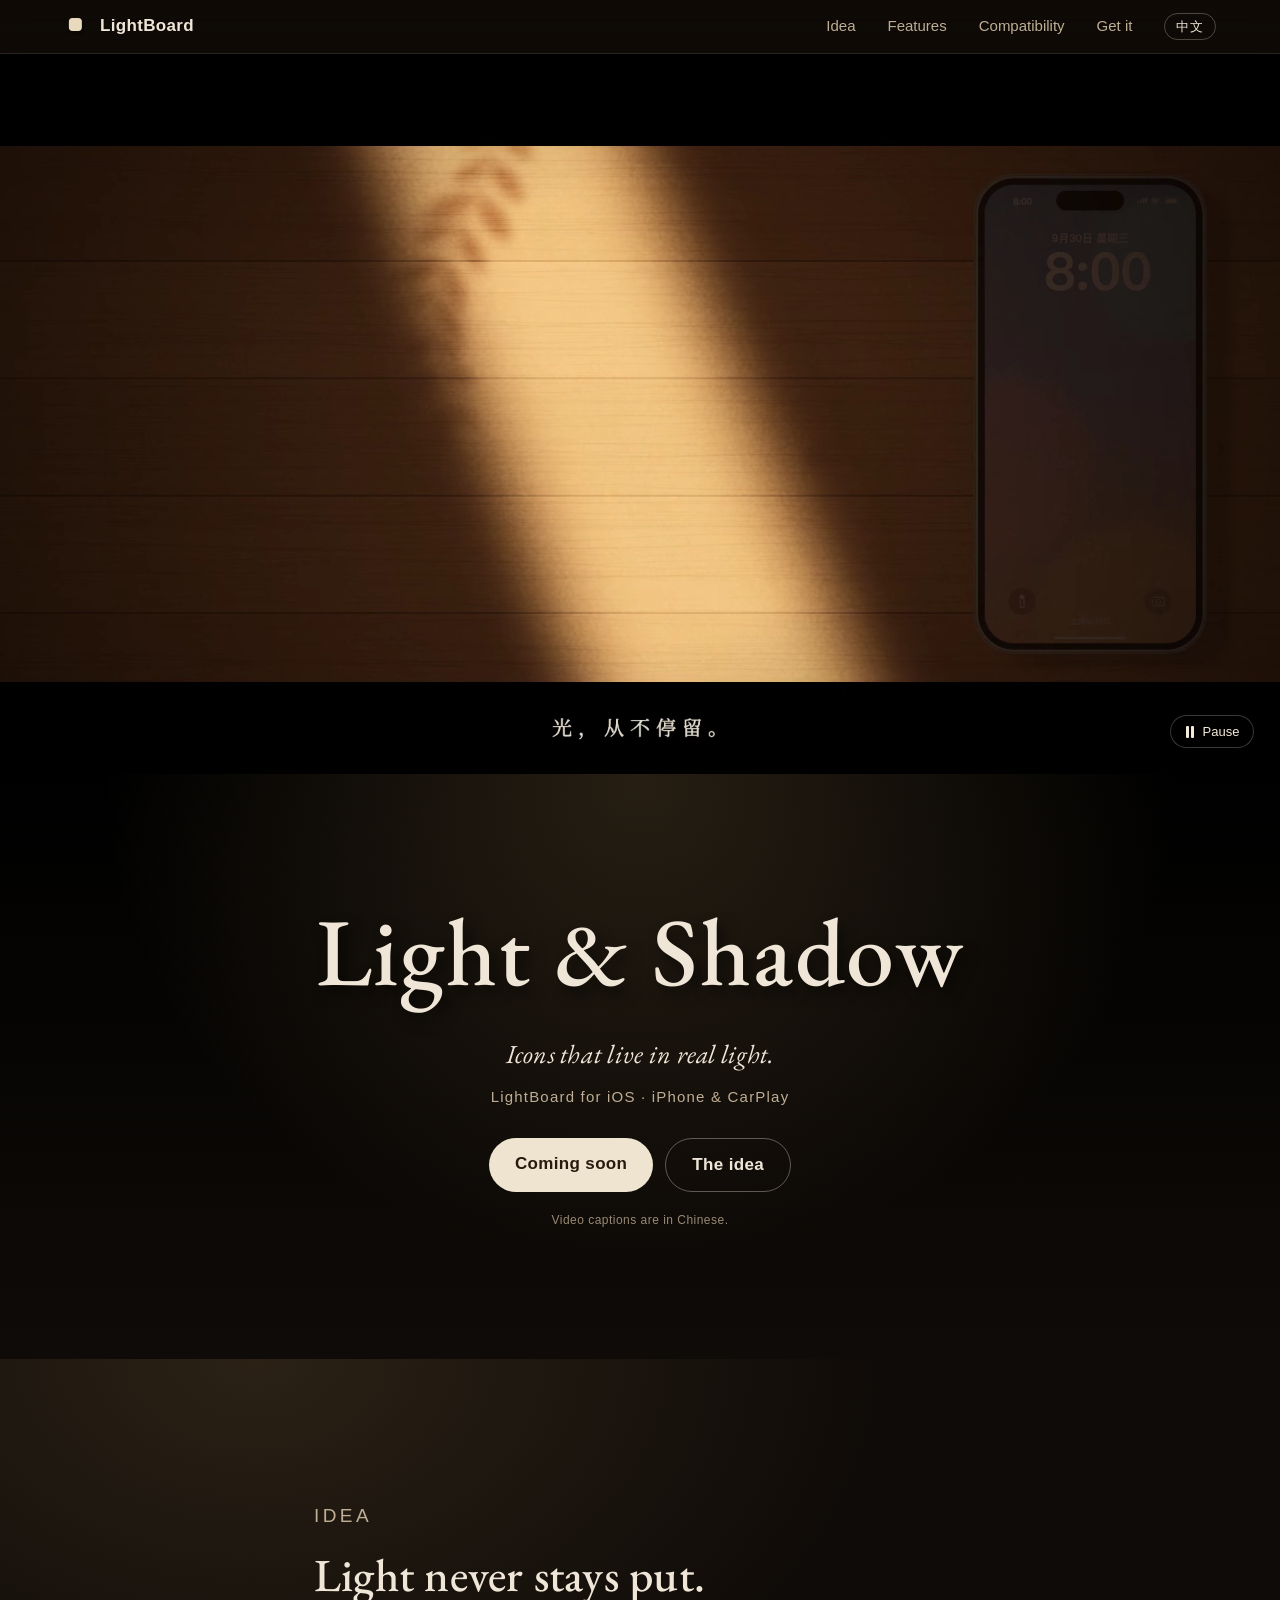
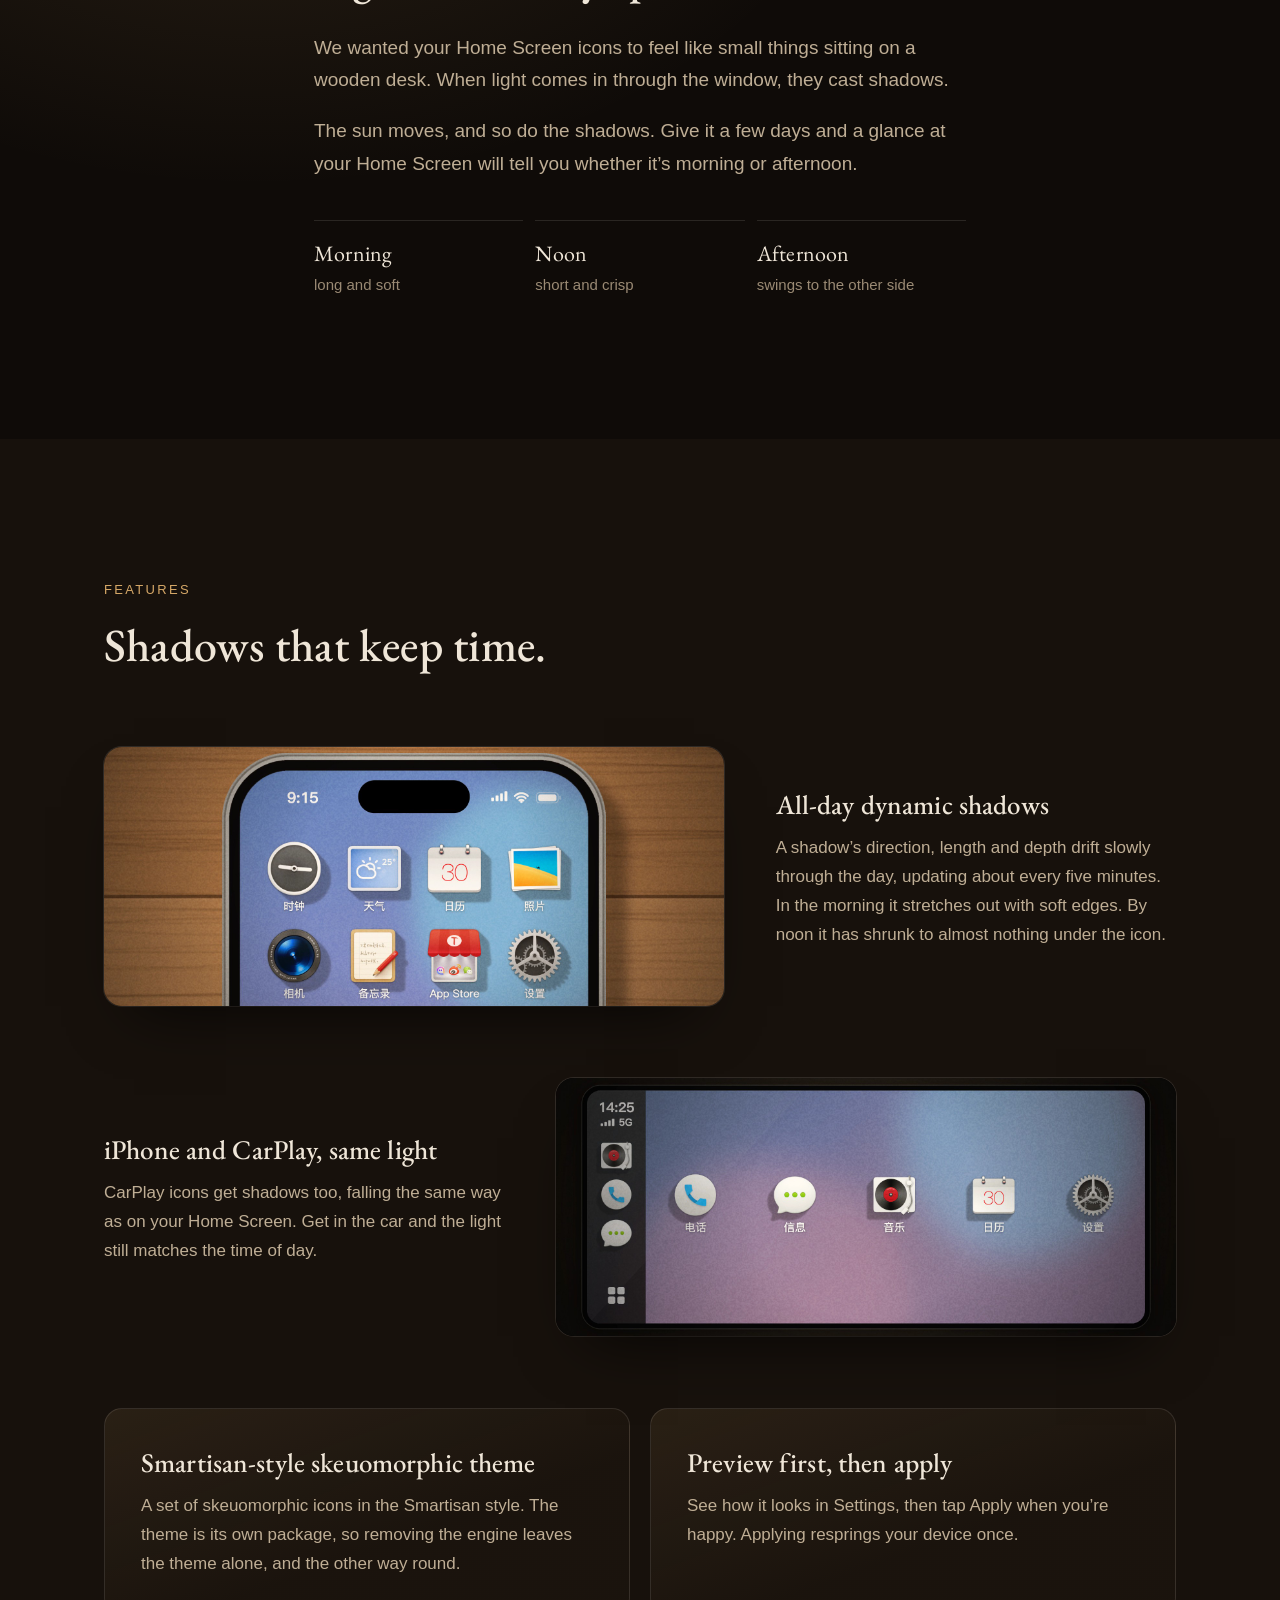
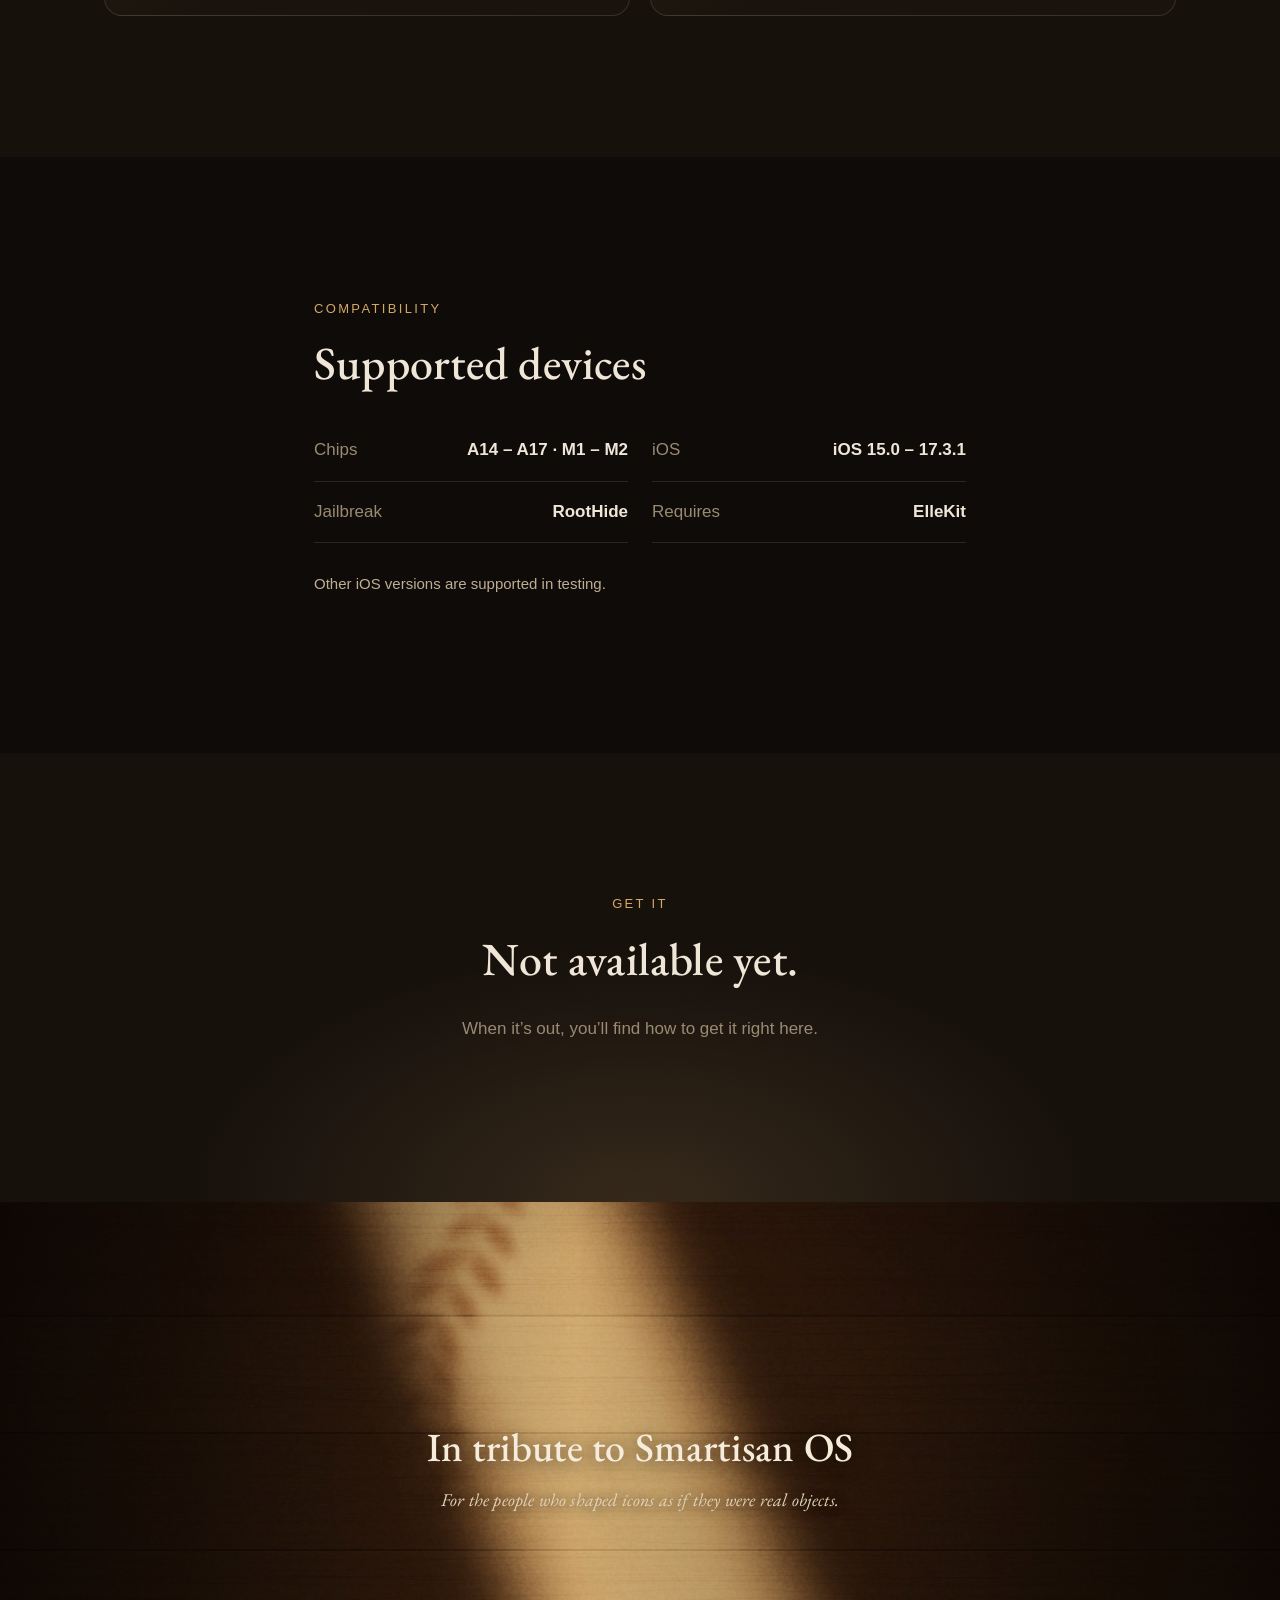
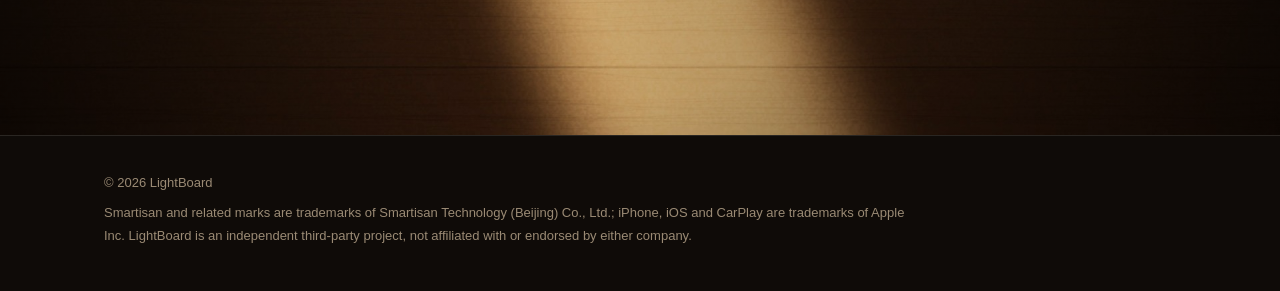
==== commit 61c6a036: "Add English version and language switch Co-Authored-By: Claude Opus 5.5 <noreply@anthropic.com>" ====
--- a/index.html
+++ b/index.html
@@ -6,6 +6,19 @@
 <title>LightBoard · 感知光影</title>
 <meta name="description" content="LightBoard 是面向 iOS 15–17 的图标主题与全天动态阴影引擎：图标的影子随一天的太阳移动，iPhone 主屏与 CarPlay 同一束光。">
 <link rel="canonical" href="https://tweak.smartisanios.com/">
+<link rel="alternate" hreflang="zh-CN" href="https://tweak.smartisanios.com/">
+<link rel="alternate" hreflang="en" href="https://tweak.smartisanios.com/en/">
+<link rel="alternate" hreflang="x-default" href="https://tweak.smartisanios.com/">
+<script>
+(function () {
+  try {
+    if (localStorage.getItem('lb-lang')) return;
+    var langs = navigator.languages && navigator.languages.length ? navigator.languages : [navigator.language || ''];
+    for (var i = 0; i < langs.length; i++) { if (/^zh/i.test(langs[i])) return; }
+    location.replace('/en/');
+  } catch (e) {}
+})();
+</script>
 <meta name="theme-color" content="#0f0b08">
 <meta name="color-scheme" content="dark">
 
@@ -16,6 +29,7 @@
 <meta property="og:url" content="https://tweak.smartisanios.com/">
 <meta property="og:image" content="https://tweak.smartisanios.com/assets/poster.jpg">
 <meta property="og:locale" content="zh_CN">
+<meta property="og:locale:alternate" content="en_US">
 <meta name="twitter:card" content="summary_large_image">
 <meta name="twitter:title" content="LightBoard · 感知光影">
 <meta name="twitter:description" content="让图标，活在真实的光里。iPhone 与 CarPlay 的全天动态图标阴影。">
@@ -42,6 +56,7 @@
       <li><a href="#compat">兼容</a></li>
       <li><a href="#get">获取</a></li>
     </ul>
+    <a class="lang-switch" href="/en/" hreflang="en" lang="en" data-lang="en" aria-label="English version">EN</a>
   </nav>
 </header>
 
@@ -164,6 +179,9 @@
 </footer>
 
 <script>
+document.querySelectorAll('.lang-switch').forEach(function (a) {
+  a.addEventListener('click', function () { try { localStorage.setItem('lb-lang', a.getAttribute('data-lang')); } catch (e) {} });
+});
 (function () {
   var v = document.getElementById('hero-video');
   var btn = document.getElementById('play-toggle');
--- a/assets/style.css
+++ b/assets/style.css
@@ -65,6 +65,12 @@
 .nav ul { display: flex; gap: clamp(12px, 3vw, 32px); list-style: none; margin: 0; padding: 0; }
 .nav a:not(.brand) { color: var(--text-2); text-decoration: none; font-size: 15px; }
 .nav a:not(.brand):hover { color: var(--text); }
+.nav nav { display: flex; align-items: center; gap: clamp(12px, 3vw, 32px); }
+.nav a.lang-switch {
+  color: var(--text); font-size: 13px; letter-spacing: .06em; line-height: 1;
+  padding: 6px 11px; border: 1px solid rgba(239,230,216,.28); border-radius: 999px; white-space: nowrap;
+}
+.nav a.lang-switch:hover { border-color: var(--text); }
 
 /* Hero */
 .hero { background: #000; }
@@ -184,3 +190,23 @@
   .wrap { max-width: 1480px; }
   .narrow { max-width: 960px; }
 }
+
+/* English page */
+.caption-note { margin: 18px 0 0; font-size: 12px; color: var(--muted); letter-spacing: .04em; }
+:lang(en) {
+  --serif: "EB Garamond", "Noto Serif SC", Georgia, "Times New Roman", serif;
+}
+html:lang(en) body { line-height: 1.7; }
+:lang(en) h1, :lang(en) h2, :lang(en) h3 { letter-spacing: .005em; font-weight: 500; }
+:lang(en) .hero-copy h1 { letter-spacing: .02em; }
+:lang(en) .lead { letter-spacing: .01em; font-style: italic; }
+:lang(en) .kicker { letter-spacing: .08em; }
+:lang(en) .btn { letter-spacing: .02em; }
+:lang(en) .eyebrow { letter-spacing: .18em; }
+:lang(en) .brand { letter-spacing: .02em; }
+:lang(en) .tribute-copy p { letter-spacing: .01em; font-style: italic; }
+:lang(en) .day-t { letter-spacing: .01em; }
+@media (max-width: 480px) {
+  html:lang(en) .nav ul { gap: 10px; }
+  html:lang(en) .nav a:not(.brand) { font-size: 13px; }
+}
